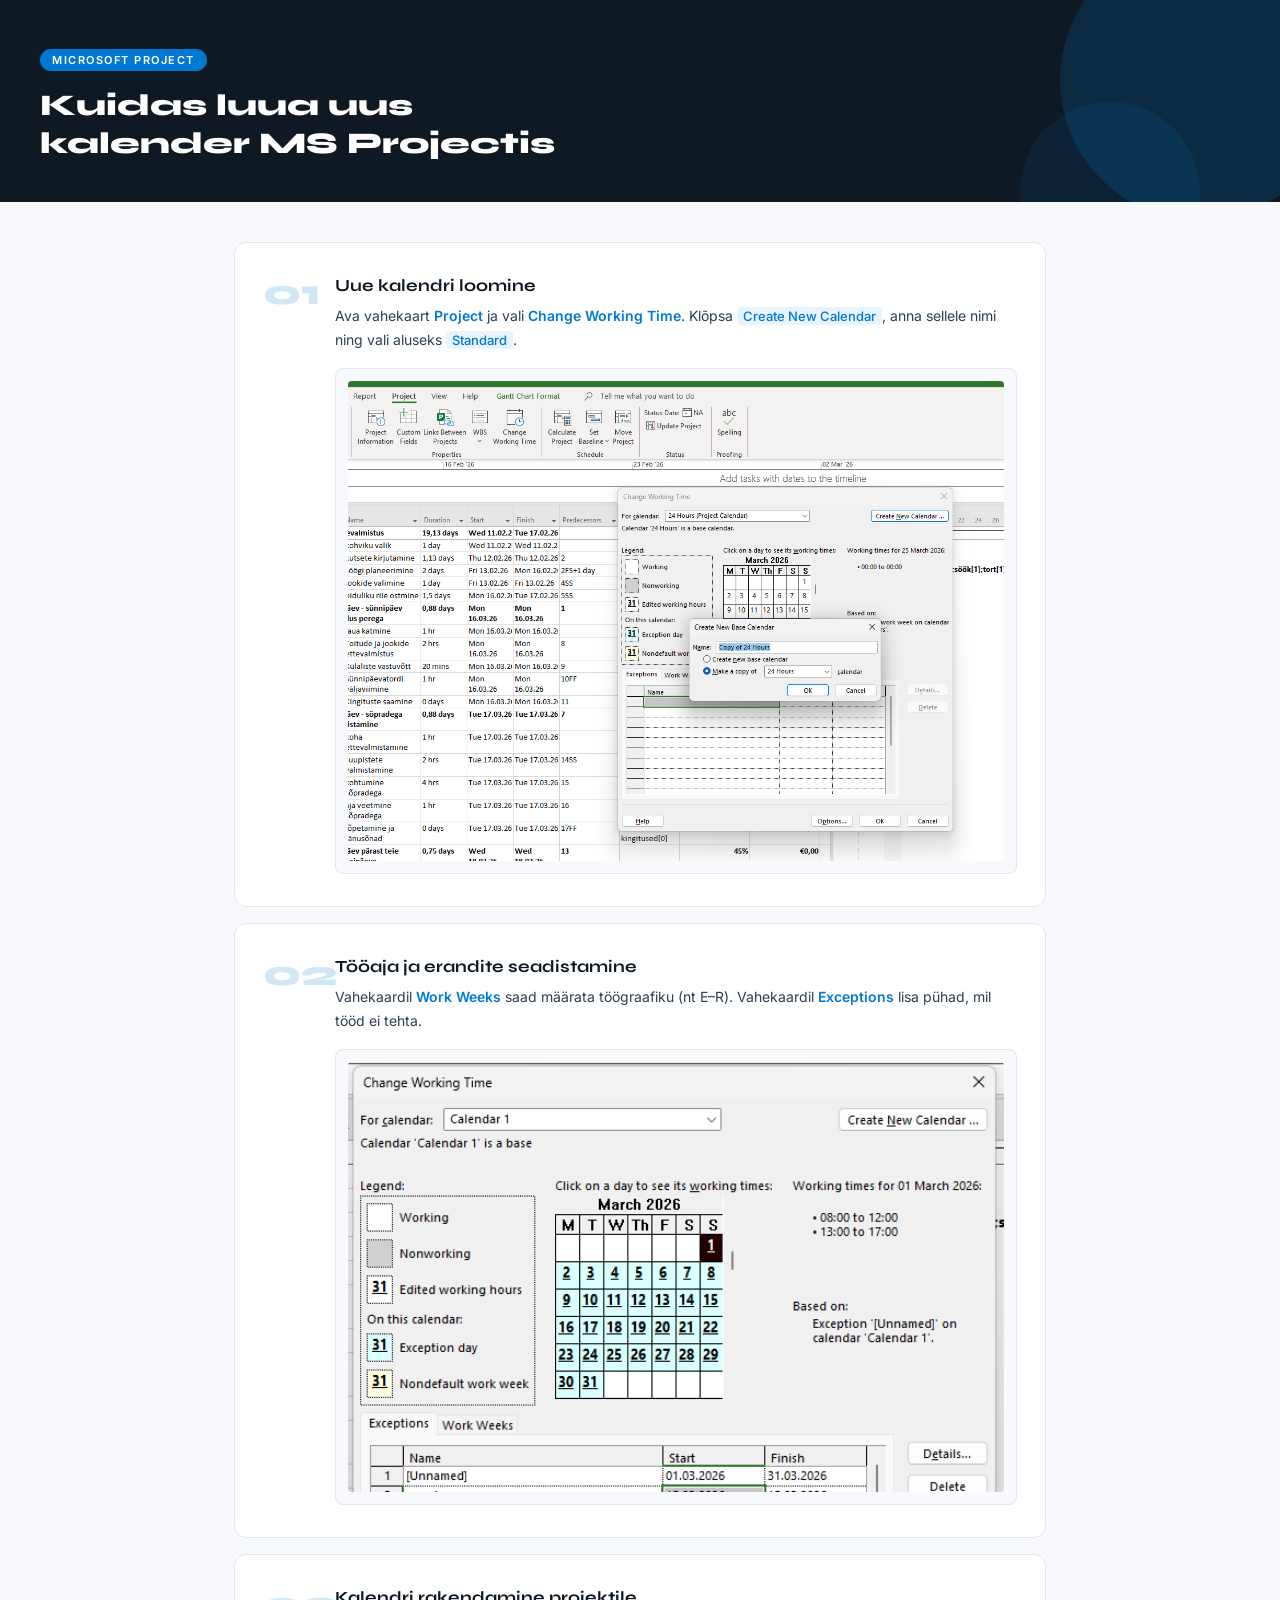
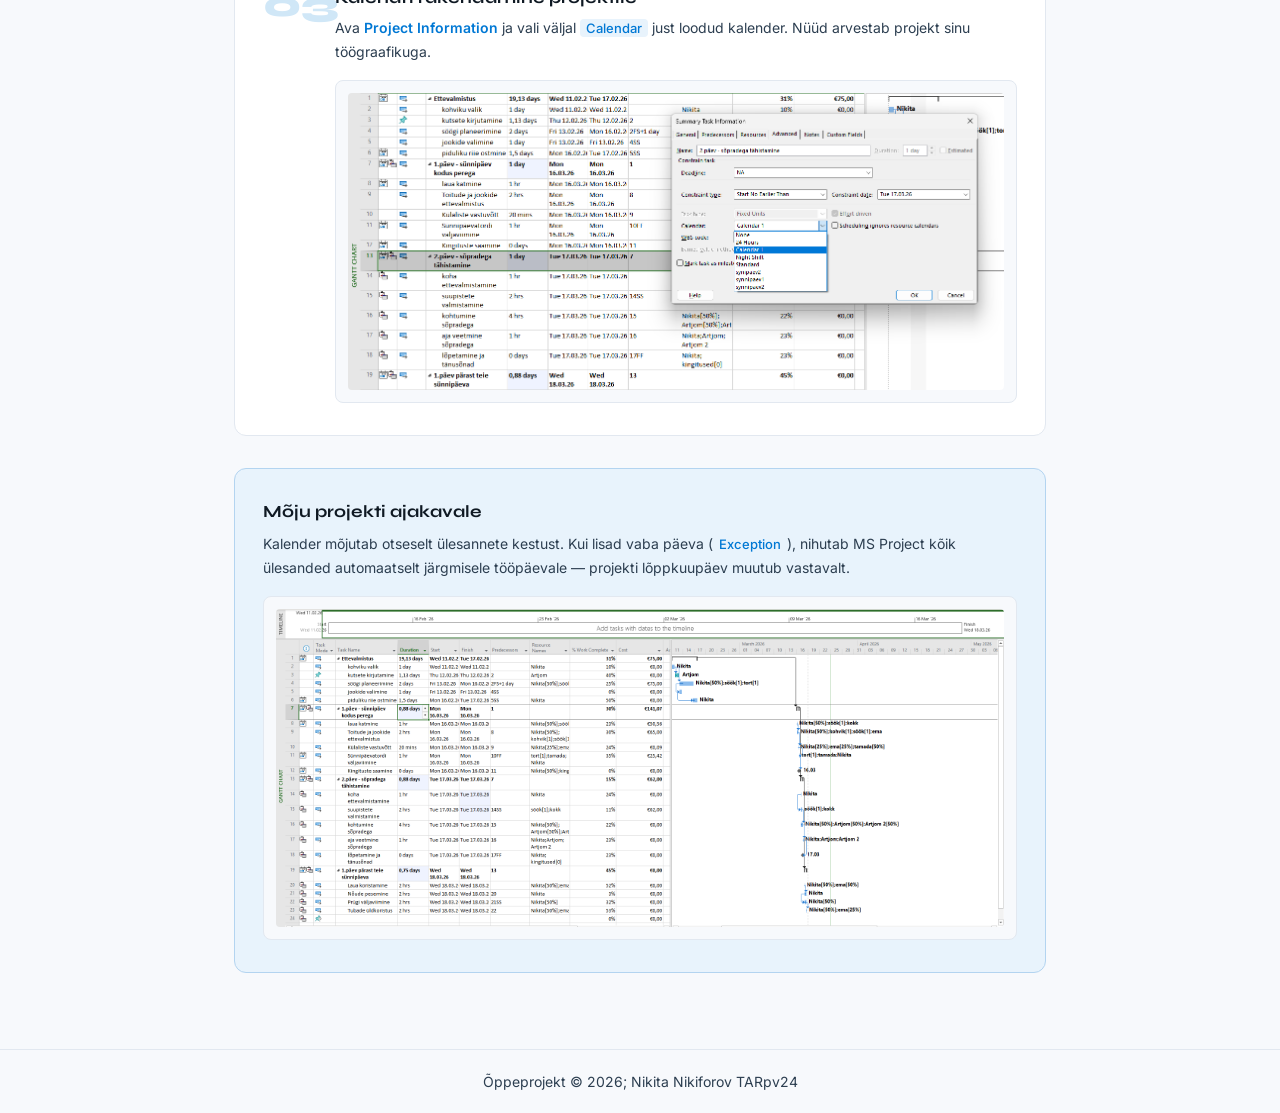
==== index.html @ a02e4f70 "Update author information in index.html" ====
<!DOCTYPE html>
<html lang="et">
<head>
    <meta charset="UTF-8">
    <meta name="viewport" content="width=device-width, initial-scale=1.0">
    <title>Juhend: Kalender MS Projectis</title>
    <link rel="stylesheet" href="style.css">
</head>
<body>

    <header>
        <div class="header-tag">Microsoft Project</div>
        <h1>Kuidas luua uus kalender MS Projectis</h1>
    </header>

    <main>

        <section>
            <div class="step-num">01</div>
            <div class="step-content">
                <h2>Uue kalendri loomine</h2>
                <p>Ava vahekaart <strong>Project</strong> ja vali <strong>Change Working Time</strong>. Klõpsa <em>Create New Calendar</em>, anna sellele nimi ning vali aluseks <em>Standard</em>.</p>
                <div class="img-box"><img src="img/img1.png" alt="Kalendri loomine"></div>
            </div>
        </section>

        <section>
            <div class="step-num">02</div>
            <div class="step-content">
                <h2>Tööaja ja erandite seadistamine</h2>
                <p>Vahekaardil <strong>Work Weeks</strong> saad määrata töögraafiku (nt E–R). Vahekaardil <strong>Exceptions</strong> lisa pühad, mil tööd ei tehta.</p>
                <div class="img-box"><img src="img/img2.png" alt="Tööaja seadistamine"></div>
            </div>
        </section>

        <section>
            <div class="step-num">03</div>
            <div class="step-content">
                <h2>Kalendri rakendamine projektile</h2>
                <p>Ava <strong>Project Information</strong> ja vali väljal <em>Calendar</em> just loodud kalender. Nüüd arvestab projekt sinu töögraafikuga.</p>
                <div class="img-box"><img src="img/img3.png" alt="Kalendri rakendamine"></div>
            </div>
        </section>

        <section class="summary">
            <h2>Mõju projekti ajakavale</h2>
            <p>Kalender mõjutab otseselt ülesannete kestust. Kui lisad vaba päeva (<em>Exception</em>), nihutab MS Project kõik ülesanded automaatselt järgmisele tööpäevale — projekti lõppkuupäev muutub vastavalt.</p>
            <div class="img-box"><img src="img/img4.png" alt="Kalendri rakendamine"></div>
        </section>

    </main>

    <footer>
        <p>Õppeprojekt &copy; 2026; Nikita Nikiforov TARpv24</p>
    </footer>

</body>
</html>
---- style.css ----
@import url('https://fonts.googleapis.com/css2?family=Inter:wght@400;500;600&family=Syne:wght@700;800&display=swap');

:root {
    --blue: #0078d4;
    --blue-light: #e8f3fc;
    --dark: #0f1923;
    --text: #2c3e50;
    --muted: #7f8c9a;
    --border: #e2e8f0;
    --bg: #f7f9fc;
}

* {
    box-sizing: border-box;
    margin: 0;
    padding: 0;
}

body {
    font-family: 'Inter', sans-serif;
    background: var(--bg);
    color: var(--text);
    min-height: 100vh;
}

/* HEADER */
header {
    background: var(--dark);
    color: #fff;
    padding: 48px 40px 40px;
    position: relative;
    overflow: hidden;
}

header::before {
    content: '';
    position: absolute;
    top: -60px;
    right: -60px;
    width: 280px;
    height: 280px;
    border-radius: 50%;
    background: rgba(0, 120, 212, 0.18);
}

header::after {
    content: '';
    position: absolute;
    bottom: -80px;
    right: 80px;
    width: 180px;
    height: 180px;
    border-radius: 50%;
    background: rgba(0, 120, 212, 0.1);
}

.header-tag {
    display: inline-block;
    background: var(--blue);
    color: #fff;
    font-size: 11px;
    font-weight: 600;
    letter-spacing: 1.5px;
    text-transform: uppercase;
    padding: 4px 12px;
    border-radius: 20px;
    margin-bottom: 16px;
}

header h1 {
    font-family: 'Syne', sans-serif;
    font-size: 30px;
    font-weight: 800;
    line-height: 1.25;
    max-width: 540px;
    position: relative;
    z-index: 1;
}

.author {
    margin-top: 14px;
    font-size: 13px;
    color: rgba(255,255,255,0.45);
    position: relative;
    z-index: 1;
}

/* MAIN */
main {
    max-width: 860px;
    margin: 0 auto;
    padding: 40px 24px 60px;
}

/* STEP SECTIONS */
section {
    display: flex;
    gap: 20px;
    align-items: flex-start;
    background: #fff;
    border: 1px solid var(--border);
    border-radius: 12px;
    padding: 32px 28px;
    margin-bottom: 16px;
    transition: box-shadow 0.2s, border-color 0.2s;
}

section:hover {
    box-shadow: 0 4px 20px rgba(0,0,0,0.07);
    border-color: #c8dff5;
}

section.summary {
    display: block;
    background: var(--blue-light);
    border-color: #b3d4f0;
    margin-top: 32px;
}

.step-num {
    font-family: 'Syne', sans-serif;
    font-size: 36px;
    font-weight: 800;
    color: #d0e7f7;
    line-height: 1;
    flex-shrink: 0;
    width: 52px;
    user-select: none;
}

.step-content {
    flex: 1;
}

h2 {
    font-family: 'Syne', sans-serif;
    font-size: 17px;
    font-weight: 700;
    color: var(--dark);
    margin-bottom: 8px;
}

p {
    font-size: 14px;
    line-height: 1.7;
    color: var(--text);
}

strong {
    color: var(--blue);
    font-weight: 600;
}

em {
    font-style: normal;
    background: var(--blue-light);
    color: var(--blue);
    padding: 1px 6px;
    border-radius: 4px;
    font-size: 13px;
    font-weight: 500;
}

.img-box {
    margin-top: 16px;
    background: var(--bg);
    border: 1px solid var(--border);
    border-radius: 8px;
    padding: 12px;
    width: 100%;
}

.img-box img {
    display: block;
    width: 100%;
    height: auto;
    border-radius: 4px;
}

/* SUMMARY */
.summary h2 {
    margin-bottom: 10px;
}

/* FOOTER */
footer {
    text-align: center;
    padding: 20px;
    font-size: 12px;
    color: var(--muted);
    border-top: 1px solid var(--border);
}
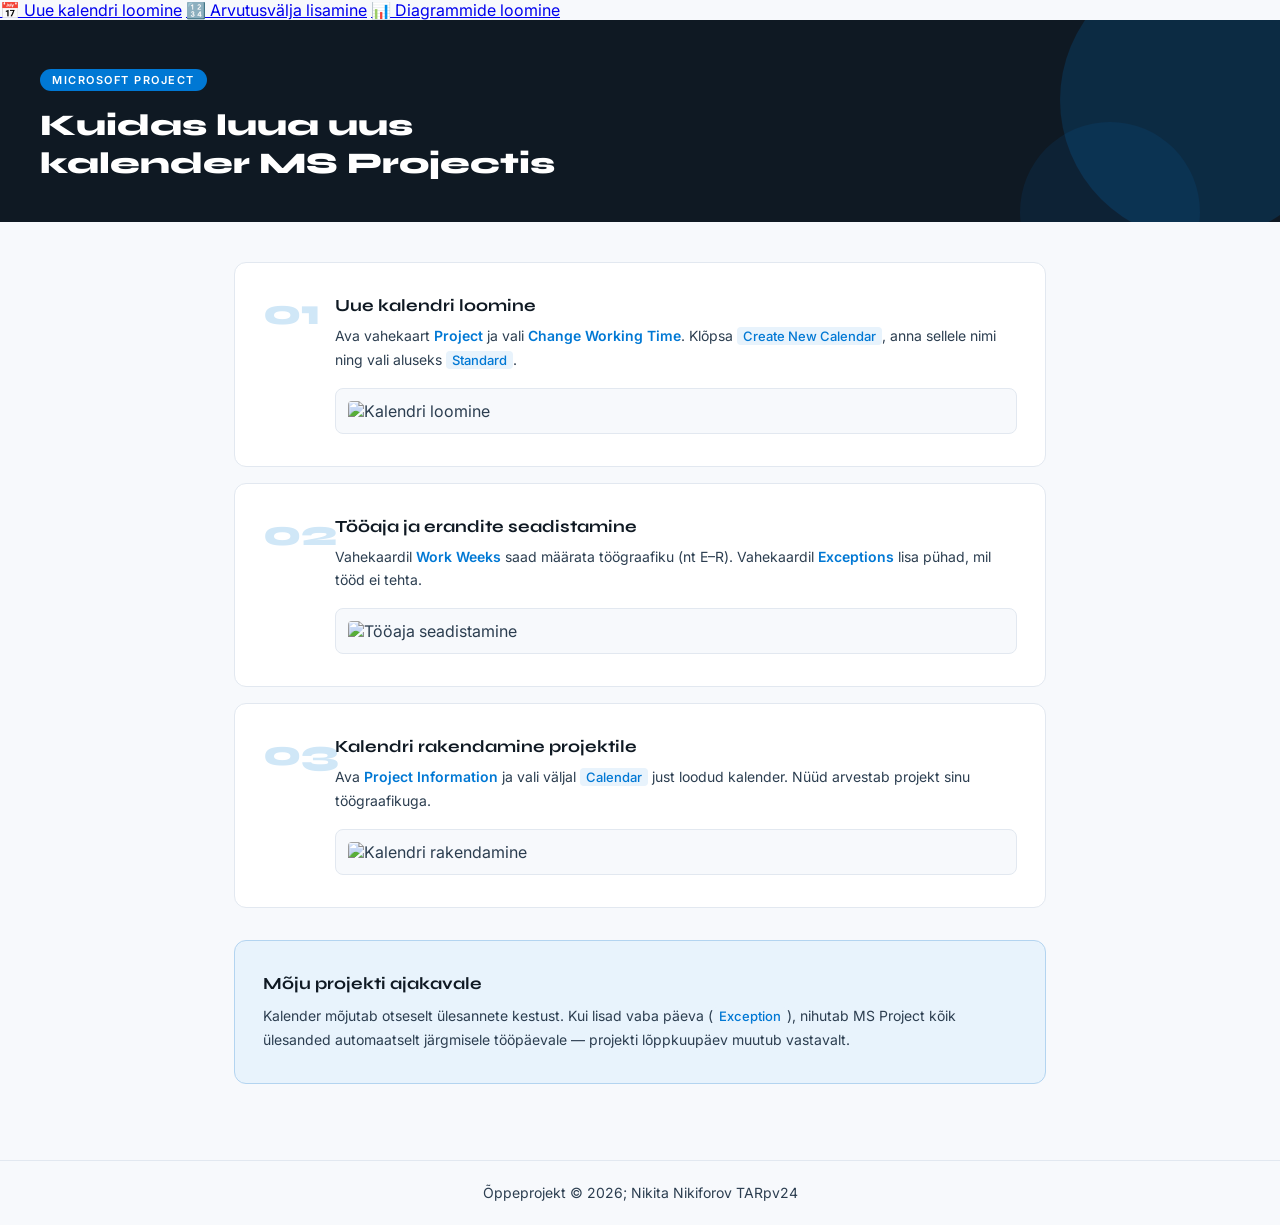
==== commit 8b7b79de: "Update title and restructure sections in index.html" ====
--- a/index.html
+++ b/index.html
@@ -3,52 +3,57 @@
 <head>
     <meta charset="UTF-8">
     <meta name="viewport" content="width=device-width, initial-scale=1.0">
-    <title>Juhend: Kalender MS Projectis</title>
+    <title>Kalender – MS Project juhend</title>
     <link rel="stylesheet" href="style.css">
 </head>
 <body>
 
-    <header>
-        <div class="header-tag">Microsoft Project</div>
-        <h1>Kuidas luua uus kalender MS Projectis</h1>
-    </header>
+<nav>
+    <a href="index.html" class="active">📅 Uue kalendri loomine</a>
+    <a href="valem.html">🔢 Arvutusvälja lisamine</a>
+    <a href="diagramm.html">📊 Diagrammide loomine</a>
+</nav>
 
-    <main>
+<header>
+    <div class="header-tag">Microsoft Project</div>
+    <h1>Kuidas luua uus kalender MS Projectis</h1>
+</header>
 
-        <section>
-            <div class="step-num">01</div>
-            <div class="step-content">
-                <h2>Uue kalendri loomine</h2>
-                <p>Ava vahekaart <strong>Project</strong> ja vali <strong>Change Working Time</strong>. Klõpsa <em>Create New Calendar</em>, anna sellele nimi ning vali aluseks <em>Standard</em>.</p>
-                <div class="img-box"><img src="img/img1.png" alt="Kalendri loomine"></div>
-            </div>
-        </section>
+<main>
 
-        <section>
-            <div class="step-num">02</div>
-            <div class="step-content">
-                <h2>Tööaja ja erandite seadistamine</h2>
-                <p>Vahekaardil <strong>Work Weeks</strong> saad määrata töögraafiku (nt E–R). Vahekaardil <strong>Exceptions</strong> lisa pühad, mil tööd ei tehta.</p>
-                <div class="img-box"><img src="img/img2.png" alt="Tööaja seadistamine"></div>
-            </div>
-        </section>
+    <section>
+        <div class="step-num">01</div>
+        <div class="step-content">
+            <h2>Uue kalendri loomine</h2>
+            <p>Ava vahekaart <strong>Project</strong> ja vali <strong>Change Working Time</strong>. Klõpsa <em>Create New Calendar</em>, anna sellele nimi ning vali aluseks <em>Standard</em>.</p>
+            <div class="img-box"><img src="img1.png" alt="Kalendri loomine"></div>
+        </div>
+    </section>
 
-        <section>
-            <div class="step-num">03</div>
-            <div class="step-content">
-                <h2>Kalendri rakendamine projektile</h2>
-                <p>Ava <strong>Project Information</strong> ja vali väljal <em>Calendar</em> just loodud kalender. Nüüd arvestab projekt sinu töögraafikuga.</p>
-                <div class="img-box"><img src="img/img3.png" alt="Kalendri rakendamine"></div>
-            </div>
-        </section>
+    <section>
+        <div class="step-num">02</div>
+        <div class="step-content">
+            <h2>Tööaja ja erandite seadistamine</h2>
+            <p>Vahekaardil <strong>Work Weeks</strong> saad määrata töögraafiku (nt E–R). Vahekaardil <strong>Exceptions</strong> lisa pühad, mil tööd ei tehta.</p>
+            <div class="img-box"><img src="img2.png" alt="Tööaja seadistamine"></div>
+        </div>
+    </section>
 
-        <section class="summary">
-            <h2>Mõju projekti ajakavale</h2>
-            <p>Kalender mõjutab otseselt ülesannete kestust. Kui lisad vaba päeva (<em>Exception</em>), nihutab MS Project kõik ülesanded automaatselt järgmisele tööpäevale — projekti lõppkuupäev muutub vastavalt.</p>
-            <div class="img-box"><img src="img/img4.png" alt="Kalendri rakendamine"></div>
-        </section>
+    <section>
+        <div class="step-num">03</div>
+        <div class="step-content">
+            <h2>Kalendri rakendamine projektile</h2>
+            <p>Ava <strong>Project Information</strong> ja vali väljal <em>Calendar</em> just loodud kalender. Nüüd arvestab projekt sinu töögraafikuga.</p>
+            <div class="img-box"><img src="img3.png" alt="Kalendri rakendamine"></div>
+        </div>
+    </section>
 
-    </main>
+    <section class="summary">
+        <h2>Mõju projekti ajakavale</h2>
+        <p>Kalender mõjutab otseselt ülesannete kestust. Kui lisad vaba päeva (<em>Exception</em>), nihutab MS Project kõik ülesanded automaatselt järgmisele tööpäevale — projekti lõppkuupäev muutub vastavalt.</p>
+    </section>
+
+</main>
 
     <footer>
         <p>Õppeprojekt &copy; 2026; Nikita Nikiforov TARpv24</p>
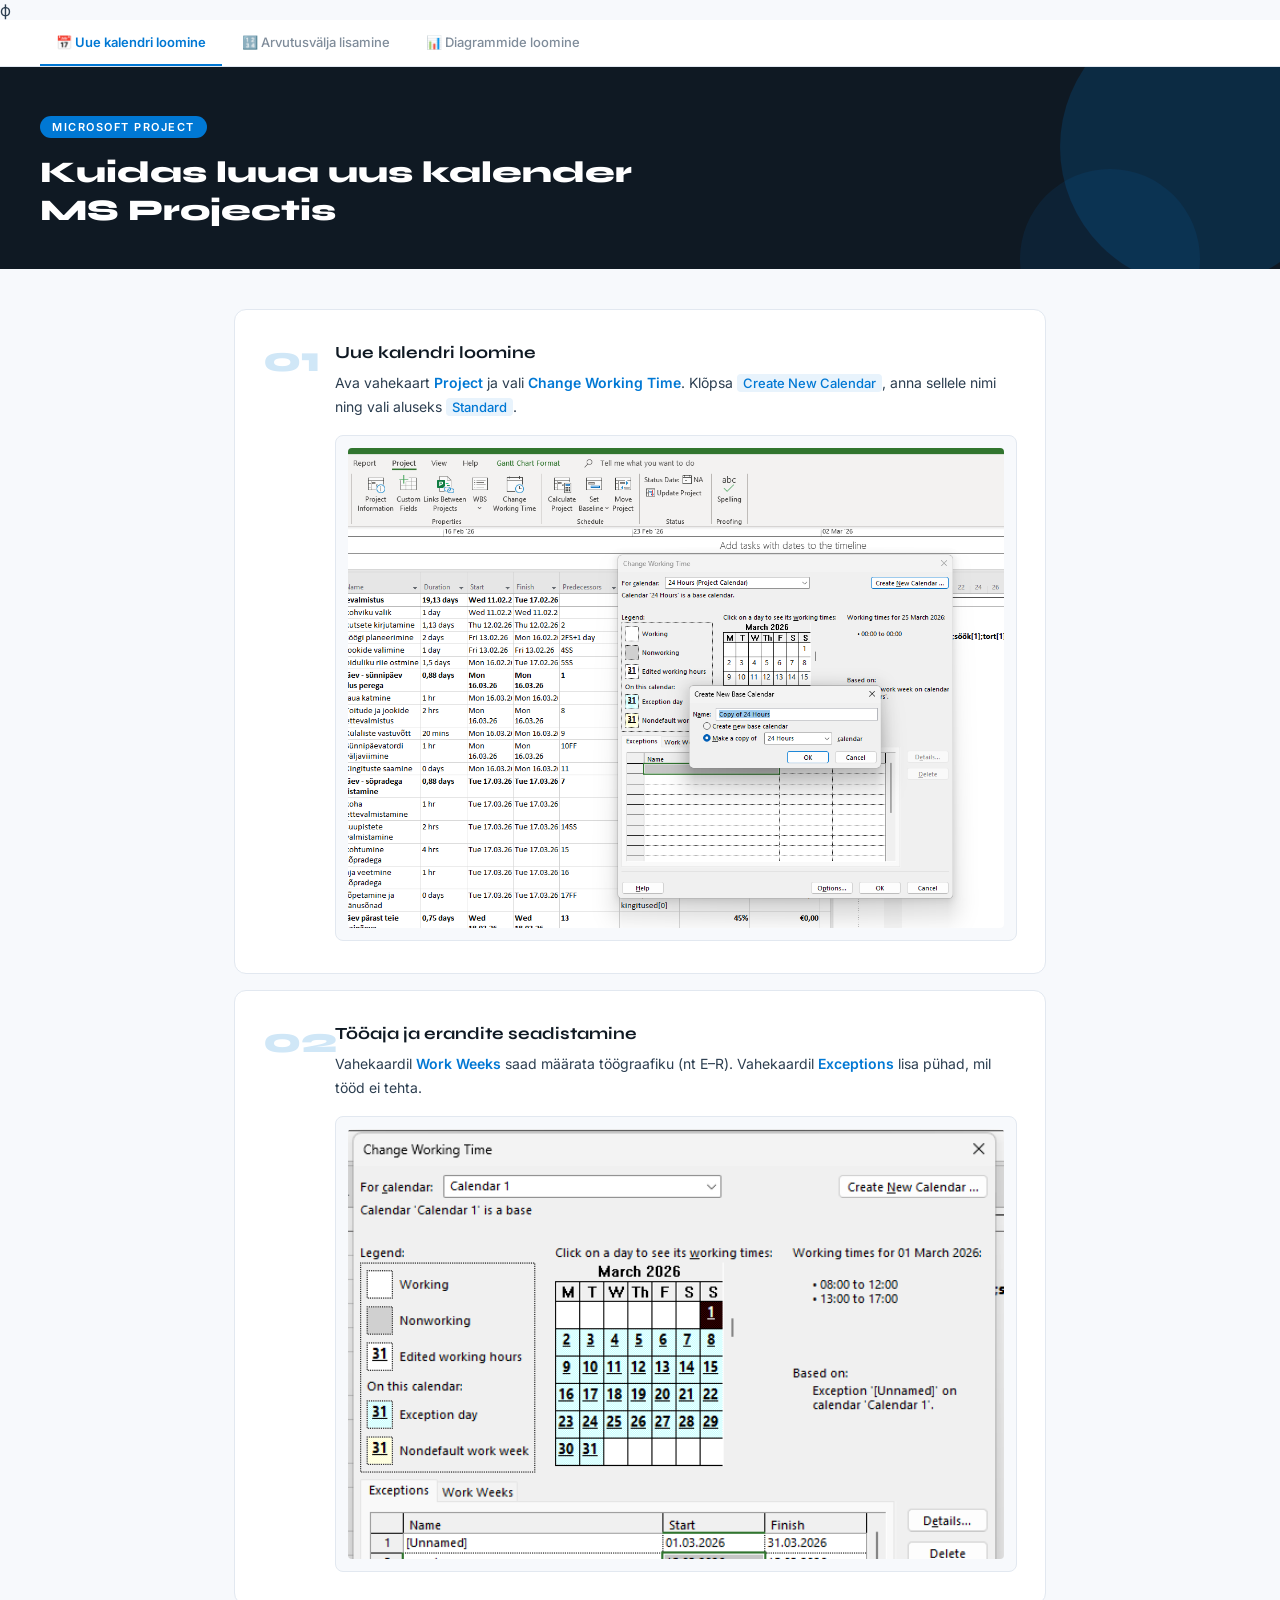
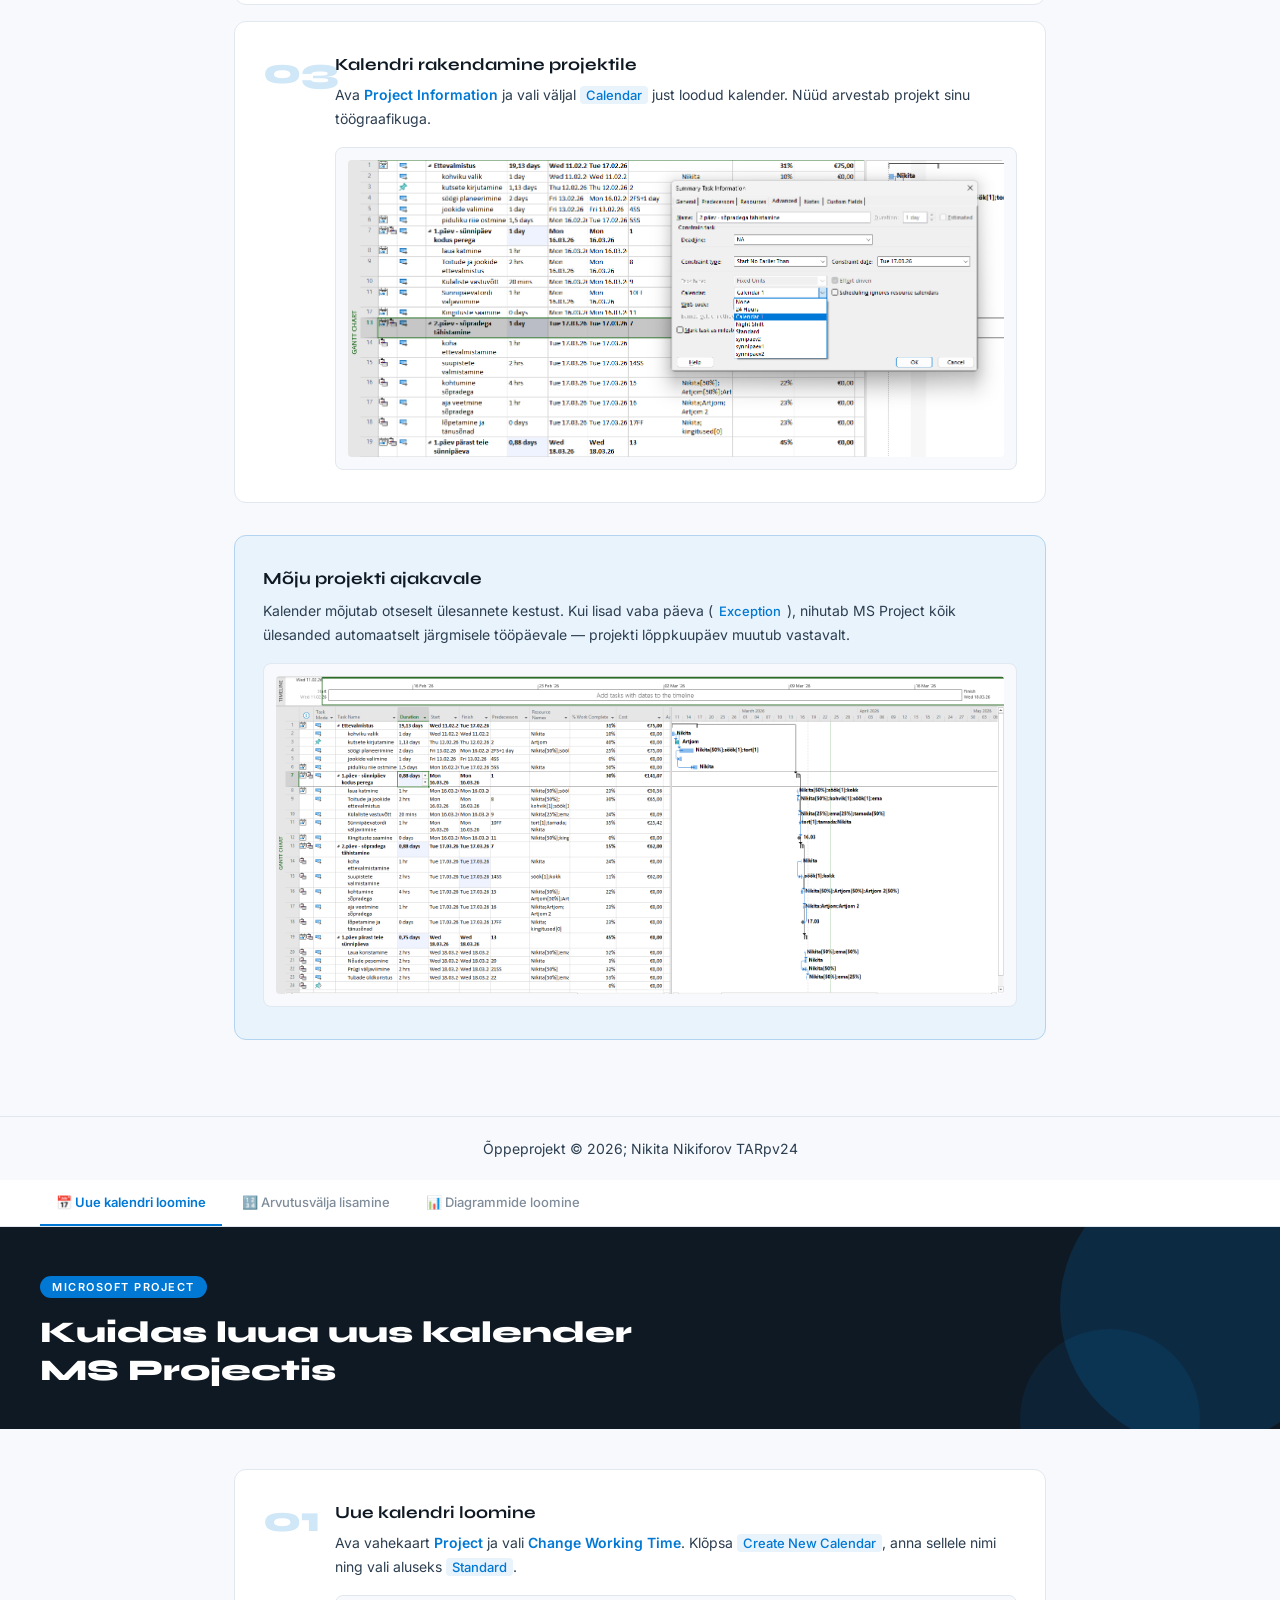
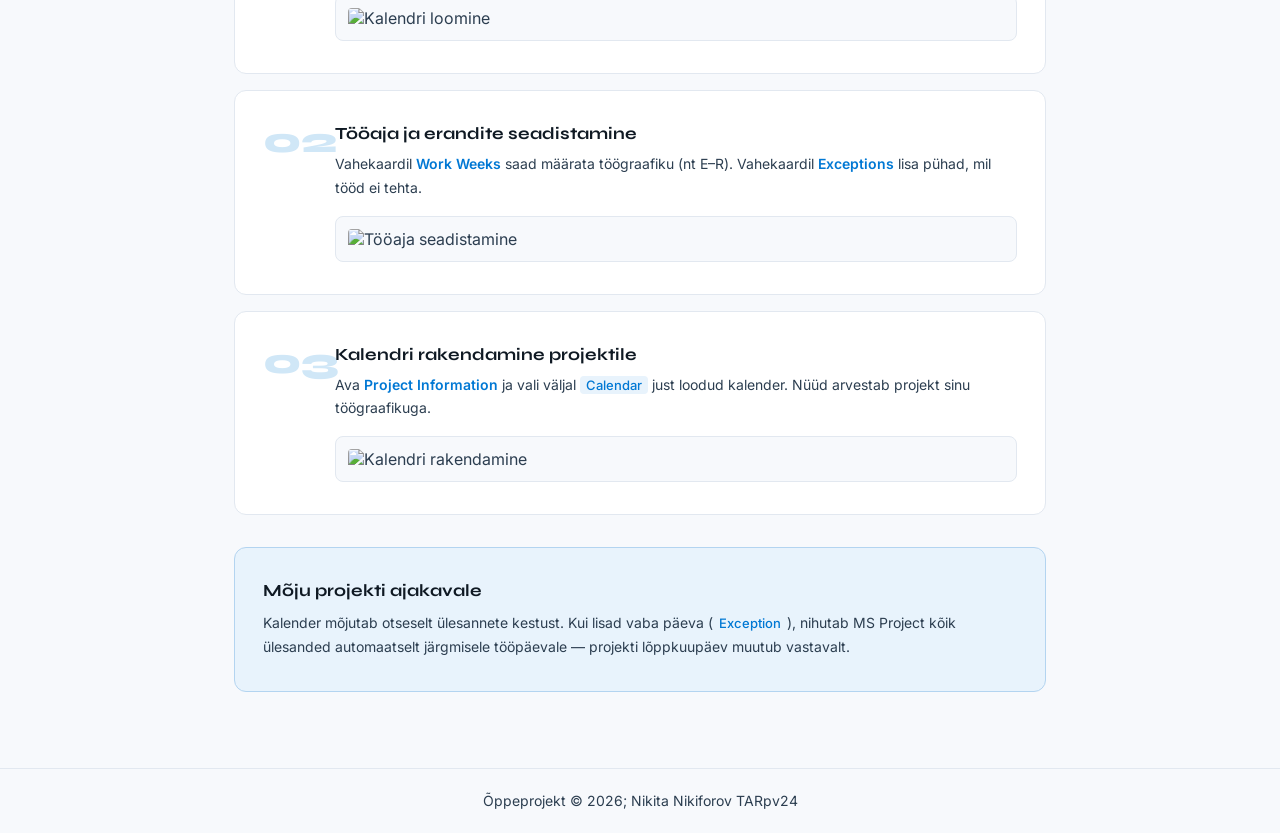
==== commit fb7d4392: "Update index.html with calendar creation steps Added new sections for calendar creation steps and up" ====
--- a/index.html
+++ b/index.html
@@ -7,6 +7,70 @@
     <link rel="stylesheet" href="style.css">
 </head>
 <body>
+ф<!DOCTYPE html>
+<html lang="et">
+<head>
+    <meta charset="UTF-8">
+    <meta name="viewport" content="width=device-width, initial-scale=1.0">
+    <title>Kalender – MS Project juhend</title>
+    <link rel="stylesheet" href="style.css">
+</head>
+<body>
+
+<nav>
+    <a href="index.html" class="active">📅 Uue kalendri loomine</a>
+    <a href="valem.html">🔢 Arvutusvälja lisamine</a>
+    <a href="diagramm.html">📊 Diagrammide loomine</a>
+</nav>
+
+<header>
+    <div class="header-tag">Microsoft Project</div>
+    <h1>Kuidas luua uus kalender MS Projectis</h1>
+</header>
+
+<main>
+
+    <section>
+        <div class="step-num">01</div>
+        <div class="step-content">
+            <h2>Uue kalendri loomine</h2>
+            <p>Ava vahekaart <strong>Project</strong> ja vali <strong>Change Working Time</strong>. Klõpsa <em>Create New Calendar</em>, anna sellele nimi ning vali aluseks <em>Standard</em>.</p>
+            <div class="img-box"><img src="img/img1.png" alt="Kalendri loomine"></div>
+        </div>
+    </section>
+
+    <section>
+        <div class="step-num">02</div>
+        <div class="step-content">
+            <h2>Tööaja ja erandite seadistamine</h2>
+            <p>Vahekaardil <strong>Work Weeks</strong> saad määrata töögraafiku (nt E–R). Vahekaardil <strong>Exceptions</strong> lisa pühad, mil tööd ei tehta.</p>
+            <div class="img-box"><img src="img/img2.png" alt="Tööaja seadistamine"></div>
+        </div>
+    </section>
+
+    <section>
+        <div class="step-num">03</div>
+        <div class="step-content">
+            <h2>Kalendri rakendamine projektile</h2>
+            <p>Ava <strong>Project Information</strong> ja vali väljal <em>Calendar</em> just loodud kalender. Nüüd arvestab projekt sinu töögraafikuga.</p>
+            <div class="img-box"><img src="img/img3.png" alt="Kalendri rakendamine"></div>
+        </div>
+    </section>
+
+    <section class="summary">
+        <h2>Mõju projekti ajakavale</h2>
+        <p>Kalender mõjutab otseselt ülesannete kestust. Kui lisad vaba päeva (<em>Exception</em>), nihutab MS Project kõik ülesanded automaatselt järgmisele tööpäevale — projekti lõppkuupäev muutub vastavalt.</p>
+        <div class="img-box"><img src="img/img4.png" alt="Kalendri rakendamine"></div>
+    </section>
+
+</main>
+
+    <footer>
+        <p>Õppeprojekt &copy; 2026; Nikita Nikiforov TARpv24</p>
+    </footer>
+
+</body>
+</html>
 
 <nav>
     <a href="index.html" class="active">📅 Uue kalendri loomine</a>
--- a/style.css
+++ b/style.css
@@ -23,7 +23,39 @@
     min-height: 100vh;
 }
 
-/* HEADER */
+/* ── NAV ── */
+nav {
+    background: #fff;
+    border-bottom: 1px solid var(--border);
+    padding: 0 40px;
+    display: flex;
+    align-items: center;
+    gap: 4px;
+}
+
+nav a {
+    display: inline-block;
+    padding: 14px 16px;
+    font-size: 13px;
+    font-weight: 500;
+    color: var(--muted);
+    text-decoration: none;
+    border-bottom: 2px solid transparent;
+    transition: color 0.15s, border-color 0.15s;
+    white-space: nowrap;
+}
+
+nav a:hover {
+    color: var(--blue);
+}
+
+nav a.active {
+    color: var(--blue);
+    border-bottom-color: var(--blue);
+    font-weight: 600;
+}
+
+/* ── HEADER ── */
 header {
     background: var(--dark);
     color: #fff;
@@ -72,7 +104,7 @@
     font-size: 30px;
     font-weight: 800;
     line-height: 1.25;
-    max-width: 540px;
+    max-width: 600px;
     position: relative;
     z-index: 1;
 }
@@ -85,14 +117,14 @@
     z-index: 1;
 }
 
-/* MAIN */
+/* ── MAIN ── */
 main {
     max-width: 860px;
     margin: 0 auto;
     padding: 40px 24px 60px;
 }
 
-/* STEP SECTIONS */
+/* ── SECTIONS ── */
 section {
     display: flex;
     gap: 20px;
@@ -161,6 +193,7 @@
     font-weight: 500;
 }
 
+/* ── IMAGE BOX ── */
 .img-box {
     margin-top: 16px;
     background: var(--bg);
@@ -177,12 +210,12 @@
     border-radius: 4px;
 }
 
-/* SUMMARY */
+/* ── SUMMARY ── */
 .summary h2 {
     margin-bottom: 10px;
 }
 
-/* FOOTER */
+/* ── FOOTER ── */
 footer {
     text-align: center;
     padding: 20px;
--- a/style.css
+++ b/style.css
@@ -23,7 +23,39 @@
     min-height: 100vh;
 }
 
-/* HEADER */
+/* ── NAV ── */
+nav {
+    background: #fff;
+    border-bottom: 1px solid var(--border);
+    padding: 0 40px;
+    display: flex;
+    align-items: center;
+    gap: 4px;
+}
+
+nav a {
+    display: inline-block;
+    padding: 14px 16px;
+    font-size: 13px;
+    font-weight: 500;
+    color: var(--muted);
+    text-decoration: none;
+    border-bottom: 2px solid transparent;
+    transition: color 0.15s, border-color 0.15s;
+    white-space: nowrap;
+}
+
+nav a:hover {
+    color: var(--blue);
+}
+
+nav a.active {
+    color: var(--blue);
+    border-bottom-color: var(--blue);
+    font-weight: 600;
+}
+
+/* ── HEADER ── */
 header {
     background: var(--dark);
     color: #fff;
@@ -72,7 +104,7 @@
     font-size: 30px;
     font-weight: 800;
     line-height: 1.25;
-    max-width: 540px;
+    max-width: 600px;
     position: relative;
     z-index: 1;
 }
@@ -85,14 +117,14 @@
     z-index: 1;
 }
 
-/* MAIN */
+/* ── MAIN ── */
 main {
     max-width: 860px;
     margin: 0 auto;
     padding: 40px 24px 60px;
 }
 
-/* STEP SECTIONS */
+/* ── SECTIONS ── */
 section {
     display: flex;
     gap: 20px;
@@ -161,6 +193,7 @@
     font-weight: 500;
 }
 
+/* ── IMAGE BOX ── */
 .img-box {
     margin-top: 16px;
     background: var(--bg);
@@ -177,12 +210,12 @@
     border-radius: 4px;
 }
 
-/* SUMMARY */
+/* ── SUMMARY ── */
 .summary h2 {
     margin-bottom: 10px;
 }
 
-/* FOOTER */
+/* ── FOOTER ── */
 footer {
     text-align: center;
     padding: 20px;
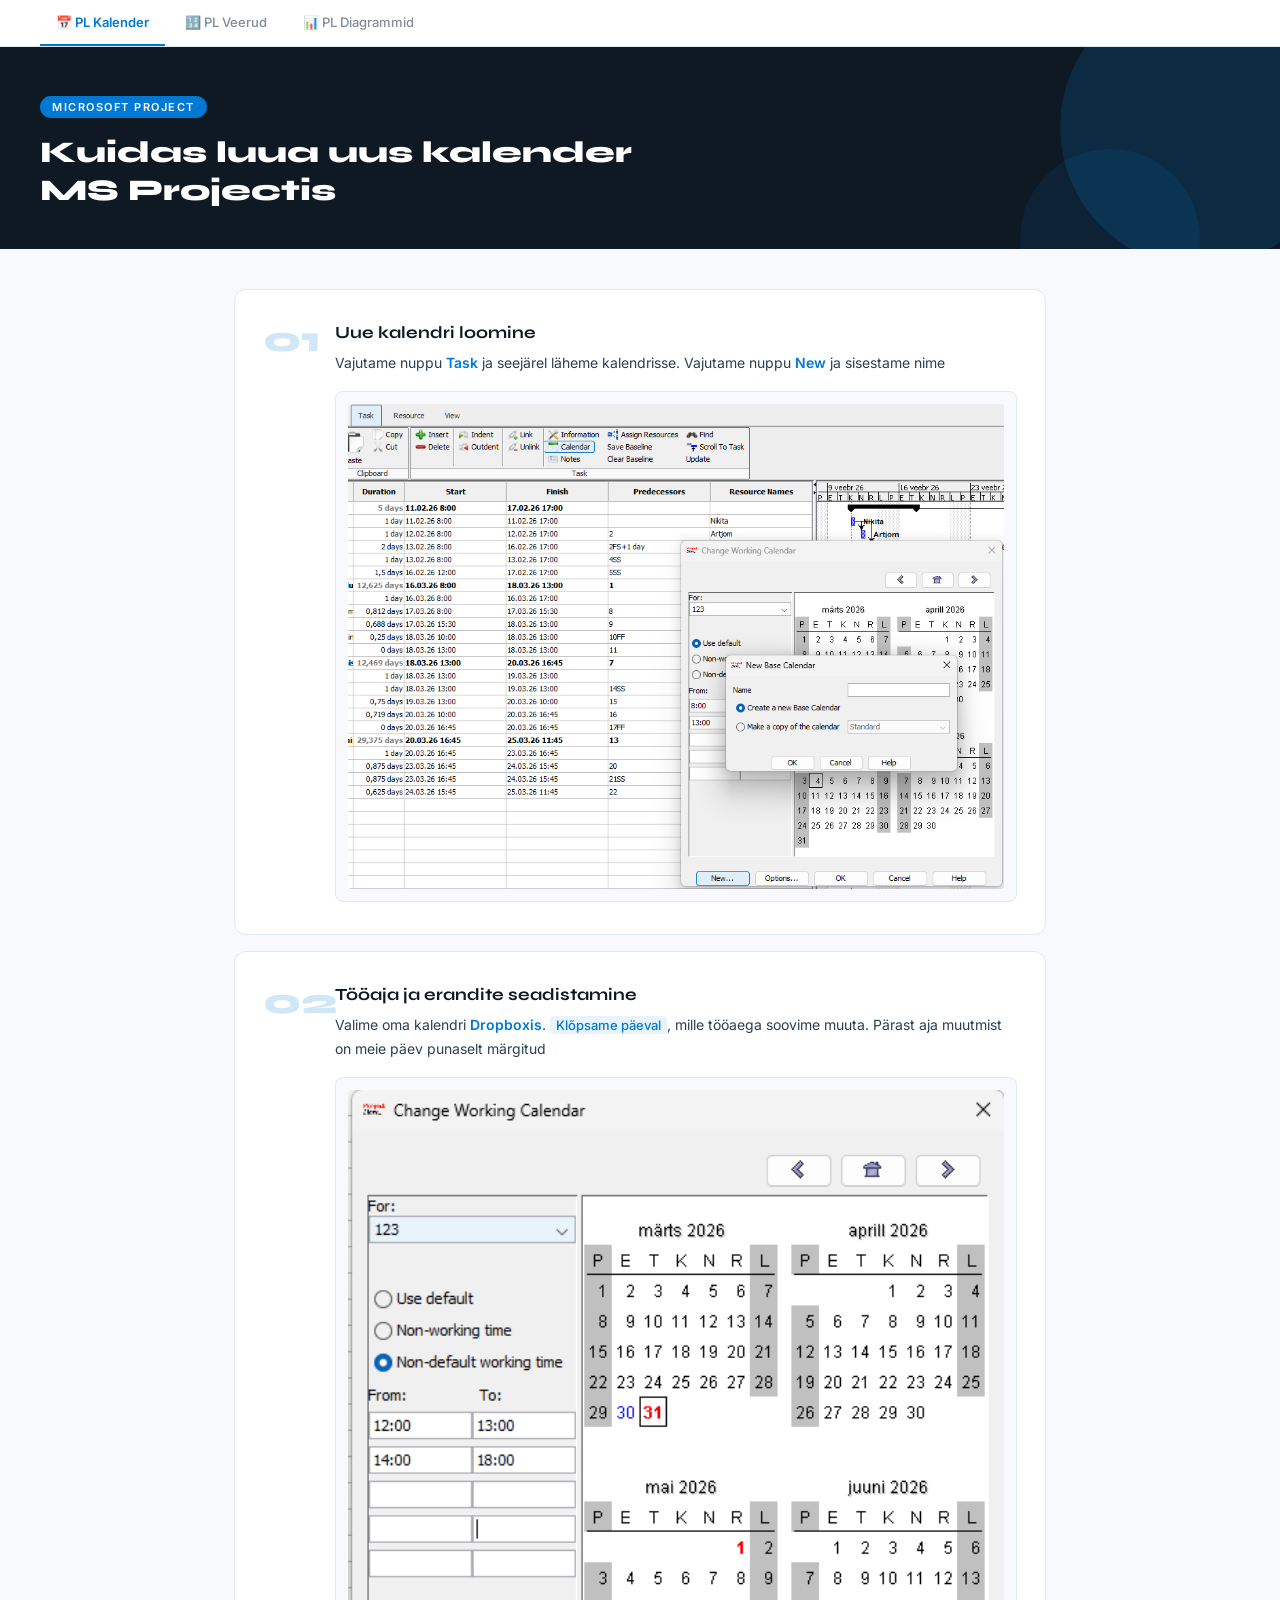
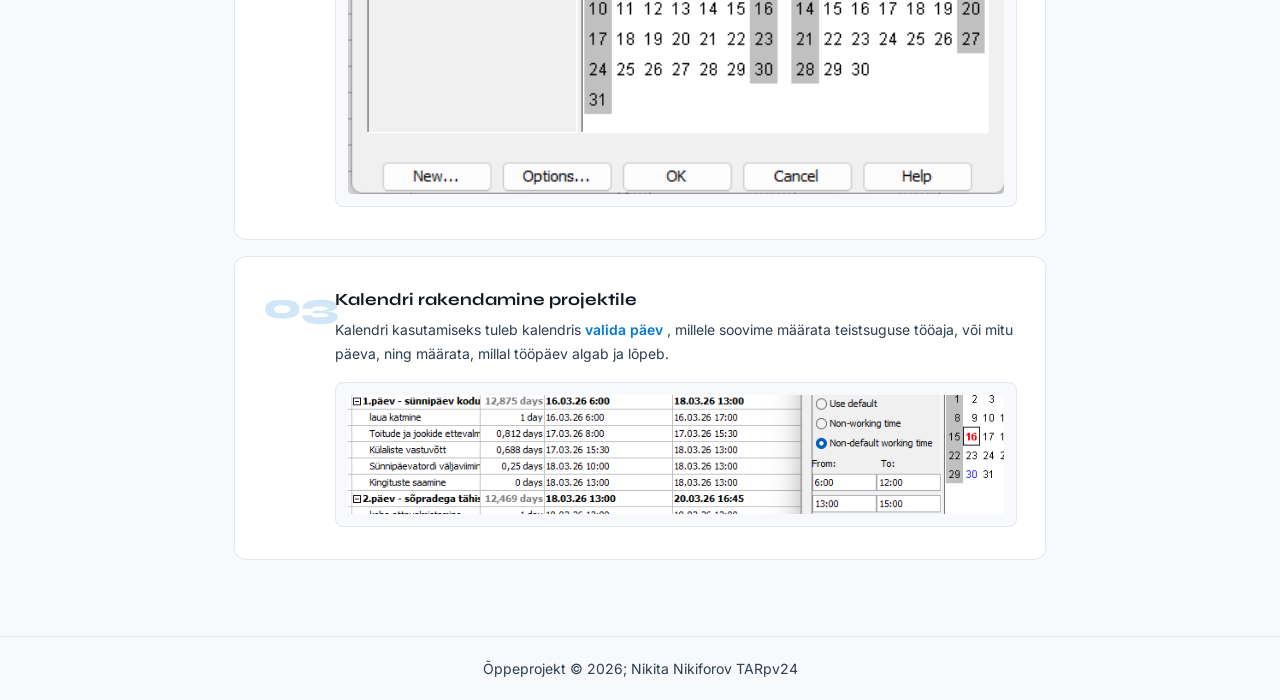
==== commit 11068130: "Add files via upload" ====
--- a/index.html
+++ b/index.html
@@ -7,7 +7,7 @@
     <link rel="stylesheet" href="style.css">
 </head>
 <body>
-ф<!DOCTYPE html>
+<!DOCTYPE html>
 <html lang="et">
 <head>
     <meta charset="UTF-8">
@@ -18,9 +18,9 @@
 <body>
 
 <nav>
-    <a href="index.html" class="active">📅 Uue kalendri loomine</a>
-    <a href="valem.html">🔢 Arvutusvälja lisamine</a>
-    <a href="diagramm.html">📊 Diagrammide loomine</a>
+    <a href="index.html" class="active">📅 PL Kalender</a>
+    <a href="valem.html">🔢 PL Veerud</a>
+    <a href="diagramm.html">📊 PL Diagrammid</a>
 </nav>
 
 <header>
@@ -34,8 +34,8 @@
         <div class="step-num">01</div>
         <div class="step-content">
             <h2>Uue kalendri loomine</h2>
-            <p>Ava vahekaart <strong>Project</strong> ja vali <strong>Change Working Time</strong>. Klõpsa <em>Create New Calendar</em>, anna sellele nimi ning vali aluseks <em>Standard</em>.</p>
-            <div class="img-box"><img src="img/img1.png" alt="Kalendri loomine"></div>
+            <p>Vajutame nuppu <strong>Task</strong> ja seejärel läheme kalendrisse. Vajutame nuppu <strong>New</strong> ja sisestame nime</p>
+            <div class="img-box"><img src="img/plimg1.png" alt="Tööaja seadistamine"></div>
         </div>
     </section>
 
@@ -43,8 +43,8 @@
         <div class="step-num">02</div>
         <div class="step-content">
             <h2>Tööaja ja erandite seadistamine</h2>
-            <p>Vahekaardil <strong>Work Weeks</strong> saad määrata töögraafiku (nt E–R). Vahekaardil <strong>Exceptions</strong> lisa pühad, mil tööd ei tehta.</p>
-            <div class="img-box"><img src="img/img2.png" alt="Tööaja seadistamine"></div>
+            <p>Valime oma kalendri <strong>Dropboxis</strong>. <em>Klõpsame päeval</em>, mille tööaega soovime muuta. Pärast aja muutmist on meie päev punaselt märgitud</p>
+            <div class="img-box"><img src="img/plimg2.png" alt="Tööaja seadistamine"></div>
         </div>
     </section>
 
@@ -52,76 +52,12 @@
         <div class="step-num">03</div>
         <div class="step-content">
             <h2>Kalendri rakendamine projektile</h2>
-            <p>Ava <strong>Project Information</strong> ja vali väljal <em>Calendar</em> just loodud kalender. Nüüd arvestab projekt sinu töögraafikuga.</p>
-            <div class="img-box"><img src="img/img3.png" alt="Kalendri rakendamine"></div>
+            <p>Kalendri kasutamiseks tuleb kalendris <strong> valida päev </strong>, millele soovime määrata teistsuguse tööaja, või mitu päeva, ning määrata, millal tööpäev algab ja lõpeb.</p>
+            <div class="img-box"><img src="img/plimg3.png" alt="Kalendri rakendamine"></div>
         </div>
     </section>
-
-    <section class="summary">
-        <h2>Mõju projekti ajakavale</h2>
-        <p>Kalender mõjutab otseselt ülesannete kestust. Kui lisad vaba päeva (<em>Exception</em>), nihutab MS Project kõik ülesanded automaatselt järgmisele tööpäevale — projekti lõppkuupäev muutub vastavalt.</p>
-        <div class="img-box"><img src="img/img4.png" alt="Kalendri rakendamine"></div>
-    </section>
-
 </main>
 
     <footer>
         <p>Õppeprojekt &copy; 2026; Nikita Nikiforov TARpv24</p>
-    </footer>
-
-</body>
-</html>
-
-<nav>
-    <a href="index.html" class="active">📅 Uue kalendri loomine</a>
-    <a href="valem.html">🔢 Arvutusvälja lisamine</a>
-    <a href="diagramm.html">📊 Diagrammide loomine</a>
-</nav>
-
-<header>
-    <div class="header-tag">Microsoft Project</div>
-    <h1>Kuidas luua uus kalender MS Projectis</h1>
-</header>
-
-<main>
-
-    <section>
-        <div class="step-num">01</div>
-        <div class="step-content">
-            <h2>Uue kalendri loomine</h2>
-            <p>Ava vahekaart <strong>Project</strong> ja vali <strong>Change Working Time</strong>. Klõpsa <em>Create New Calendar</em>, anna sellele nimi ning vali aluseks <em>Standard</em>.</p>
-            <div class="img-box"><img src="img1.png" alt="Kalendri loomine"></div>
-        </div>
-    </section>
-
-    <section>
-        <div class="step-num">02</div>
-        <div class="step-content">
-            <h2>Tööaja ja erandite seadistamine</h2>
-            <p>Vahekaardil <strong>Work Weeks</strong> saad määrata töögraafiku (nt E–R). Vahekaardil <strong>Exceptions</strong> lisa pühad, mil tööd ei tehta.</p>
-            <div class="img-box"><img src="img2.png" alt="Tööaja seadistamine"></div>
-        </div>
-    </section>
-
-    <section>
-        <div class="step-num">03</div>
-        <div class="step-content">
-            <h2>Kalendri rakendamine projektile</h2>
-            <p>Ava <strong>Project Information</strong> ja vali väljal <em>Calendar</em> just loodud kalender. Nüüd arvestab projekt sinu töögraafikuga.</p>
-            <div class="img-box"><img src="img3.png" alt="Kalendri rakendamine"></div>
-        </div>
-    </section>
-
-    <section class="summary">
-        <h2>Mõju projekti ajakavale</h2>
-        <p>Kalender mõjutab otseselt ülesannete kestust. Kui lisad vaba päeva (<em>Exception</em>), nihutab MS Project kõik ülesanded automaatselt järgmisele tööpäevale — projekti lõppkuupäev muutub vastavalt.</p>
-    </section>
-
-</main>
-
-    <footer>
-        <p>Õppeprojekt &copy; 2026; Nikita Nikiforov TARpv24</p>
-    </footer>
-
-</body>
-</html>
+    </footer>
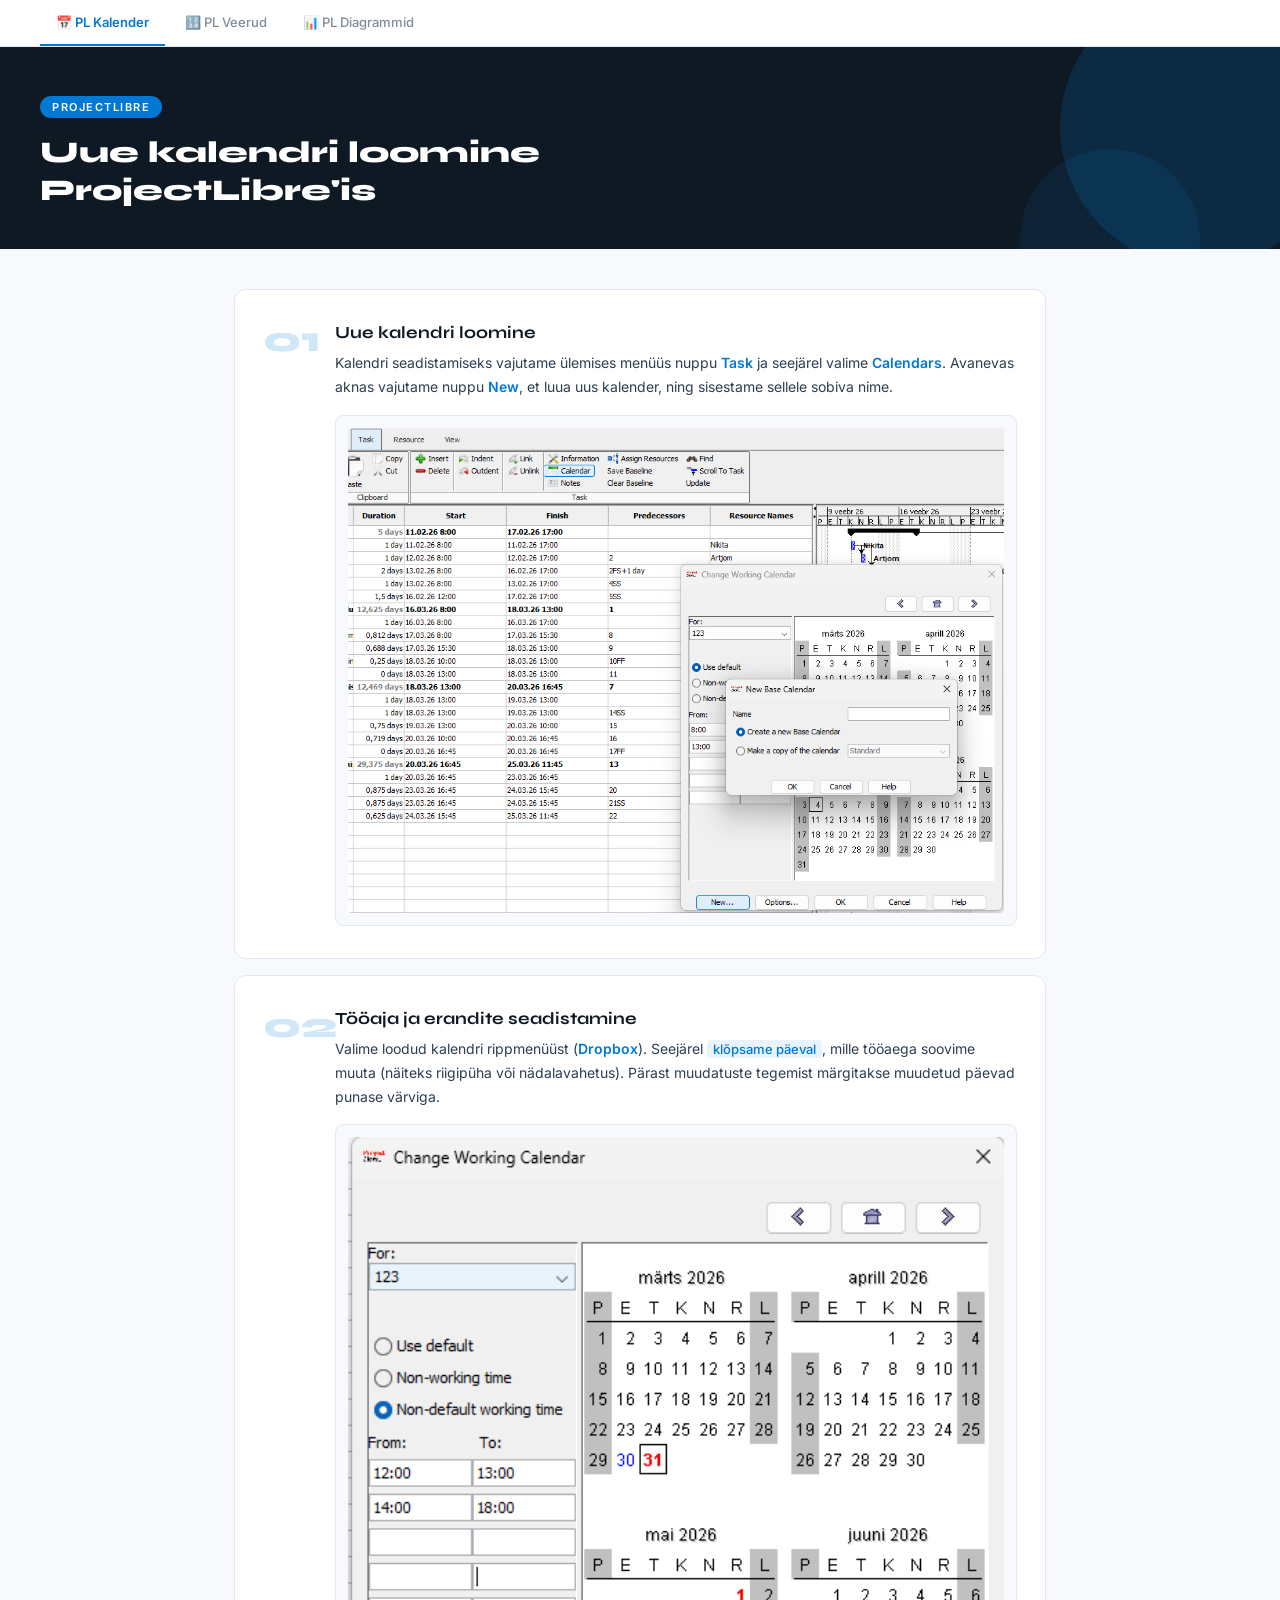
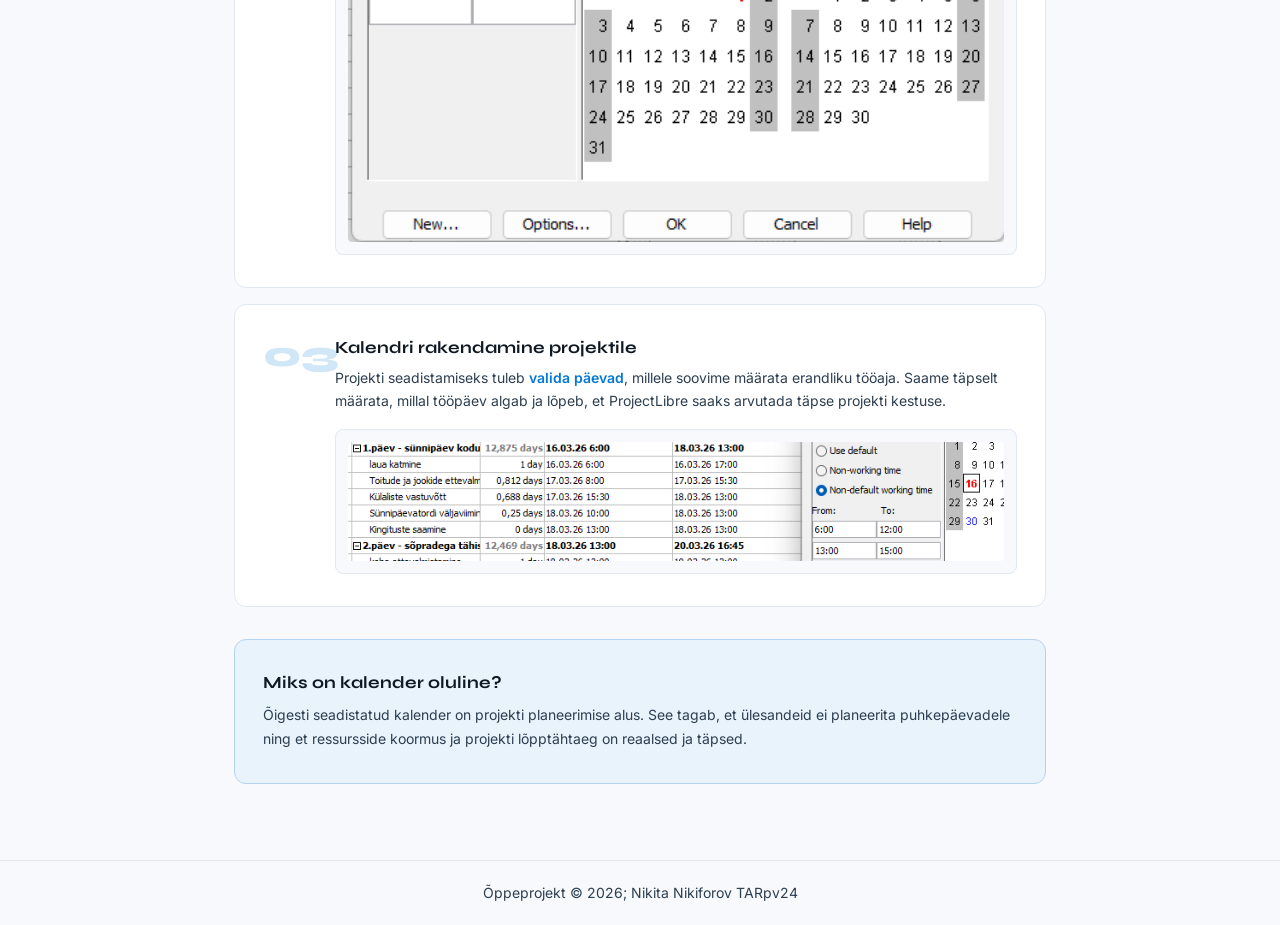
==== commit 50388db2: "Update title and content for ProjectLibre guide" ====
--- a/index.html
+++ b/index.html
@@ -3,16 +3,7 @@
 <head>
     <meta charset="UTF-8">
     <meta name="viewport" content="width=device-width, initial-scale=1.0">
-    <title>Kalender – MS Project juhend</title>
-    <link rel="stylesheet" href="style.css">
-</head>
-<body>
-<!DOCTYPE html>
-<html lang="et">
-<head>
-    <meta charset="UTF-8">
-    <meta name="viewport" content="width=device-width, initial-scale=1.0">
-    <title>Kalender – MS Project juhend</title>
+    <title>Kalender – ProjectLibre juhend</title>
     <link rel="stylesheet" href="style.css">
 </head>
 <body>
@@ -24,8 +15,8 @@
 </nav>
 
 <header>
-    <div class="header-tag">Microsoft Project</div>
-    <h1>Kuidas luua uus kalender MS Projectis</h1>
+    <div class="header-tag">ProjectLibre</div>
+    <h1>Uue kalendri loomine ProjectLibre'is</h1>
 </header>
 
 <main>
@@ -34,8 +25,8 @@
         <div class="step-num">01</div>
         <div class="step-content">
             <h2>Uue kalendri loomine</h2>
-            <p>Vajutame nuppu <strong>Task</strong> ja seejärel läheme kalendrisse. Vajutame nuppu <strong>New</strong> ja sisestame nime</p>
-            <div class="img-box"><img src="img/plimg1.png" alt="Tööaja seadistamine"></div>
+            <p>Kalendri seadistamiseks vajutame ülemises menüüs nuppu <strong>Task</strong> ja seejärel valime <strong>Calendars</strong>. Avanevas aknas vajutame nuppu <strong>New</strong>, et luua uus kalender, ning sisestame sellele sobiva nime.</p>
+            <div class="img-box"><img src="img/plimg1.png" alt="Kalendri loomine ProjectLibre'is"></div>
         </div>
     </section>
 
@@ -43,8 +34,8 @@
         <div class="step-num">02</div>
         <div class="step-content">
             <h2>Tööaja ja erandite seadistamine</h2>
-            <p>Valime oma kalendri <strong>Dropboxis</strong>. <em>Klõpsame päeval</em>, mille tööaega soovime muuta. Pärast aja muutmist on meie päev punaselt märgitud</p>
-            <div class="img-box"><img src="img/plimg2.png" alt="Tööaja seadistamine"></div>
+            <p>Valime loodud kalendri rippmenüüst (<strong>Dropbox</strong>). Seejärel <em>klõpsame päeval</em>, mille tööaega soovime muuta (näiteks riigipüha või nädalavahetus). Pärast muudatuste tegemist märgitakse muudetud päevad punase värviga.</p>
+            <div class="img-box"><img src="img/plimg2.png" alt="Tööaja muutmine"></div>
         </div>
     </section>
 
@@ -52,12 +43,21 @@
         <div class="step-num">03</div>
         <div class="step-content">
             <h2>Kalendri rakendamine projektile</h2>
-            <p>Kalendri kasutamiseks tuleb kalendris <strong> valida päev </strong>, millele soovime määrata teistsuguse tööaja, või mitu päeva, ning määrata, millal tööpäev algab ja lõpeb.</p>
-            <div class="img-box"><img src="img/plimg3.png" alt="Kalendri rakendamine"></div>
+            <p>Projekti seadistamiseks tuleb <strong>valida päevad</strong>, millele soovime määrata erandliku tööaja. Saame täpselt määrata, millal tööpäev algab ja lõpeb, et ProjectLibre saaks arvutada täpse projekti kestuse.</p>
+            <div class="img-box"><img src="img/plimg3.png" alt="Kalendri seadistused"></div>
         </div>
     </section>
+
+    <section class="summary">
+        <h2>Miks on kalender oluline?</h2>
+        <p>Õigesti seadistatud kalender on projekti planeerimise alus. See tagab, et ülesandeid ei planeerita puhkepäevadele ning et ressursside koormus ja projekti lõpptähtaeg on reaalsed ja täpsed.</p>
+    </section>
+
 </main>
 
-    <footer>
-        <p>Õppeprojekt &copy; 2026; Nikita Nikiforov TARpv24</p>
-    </footer>+<footer>
+    <p>Õppeprojekt &copy; 2026; Nikita Nikiforov TARpv24</p>
+</footer>
+
+</body>
+</html>
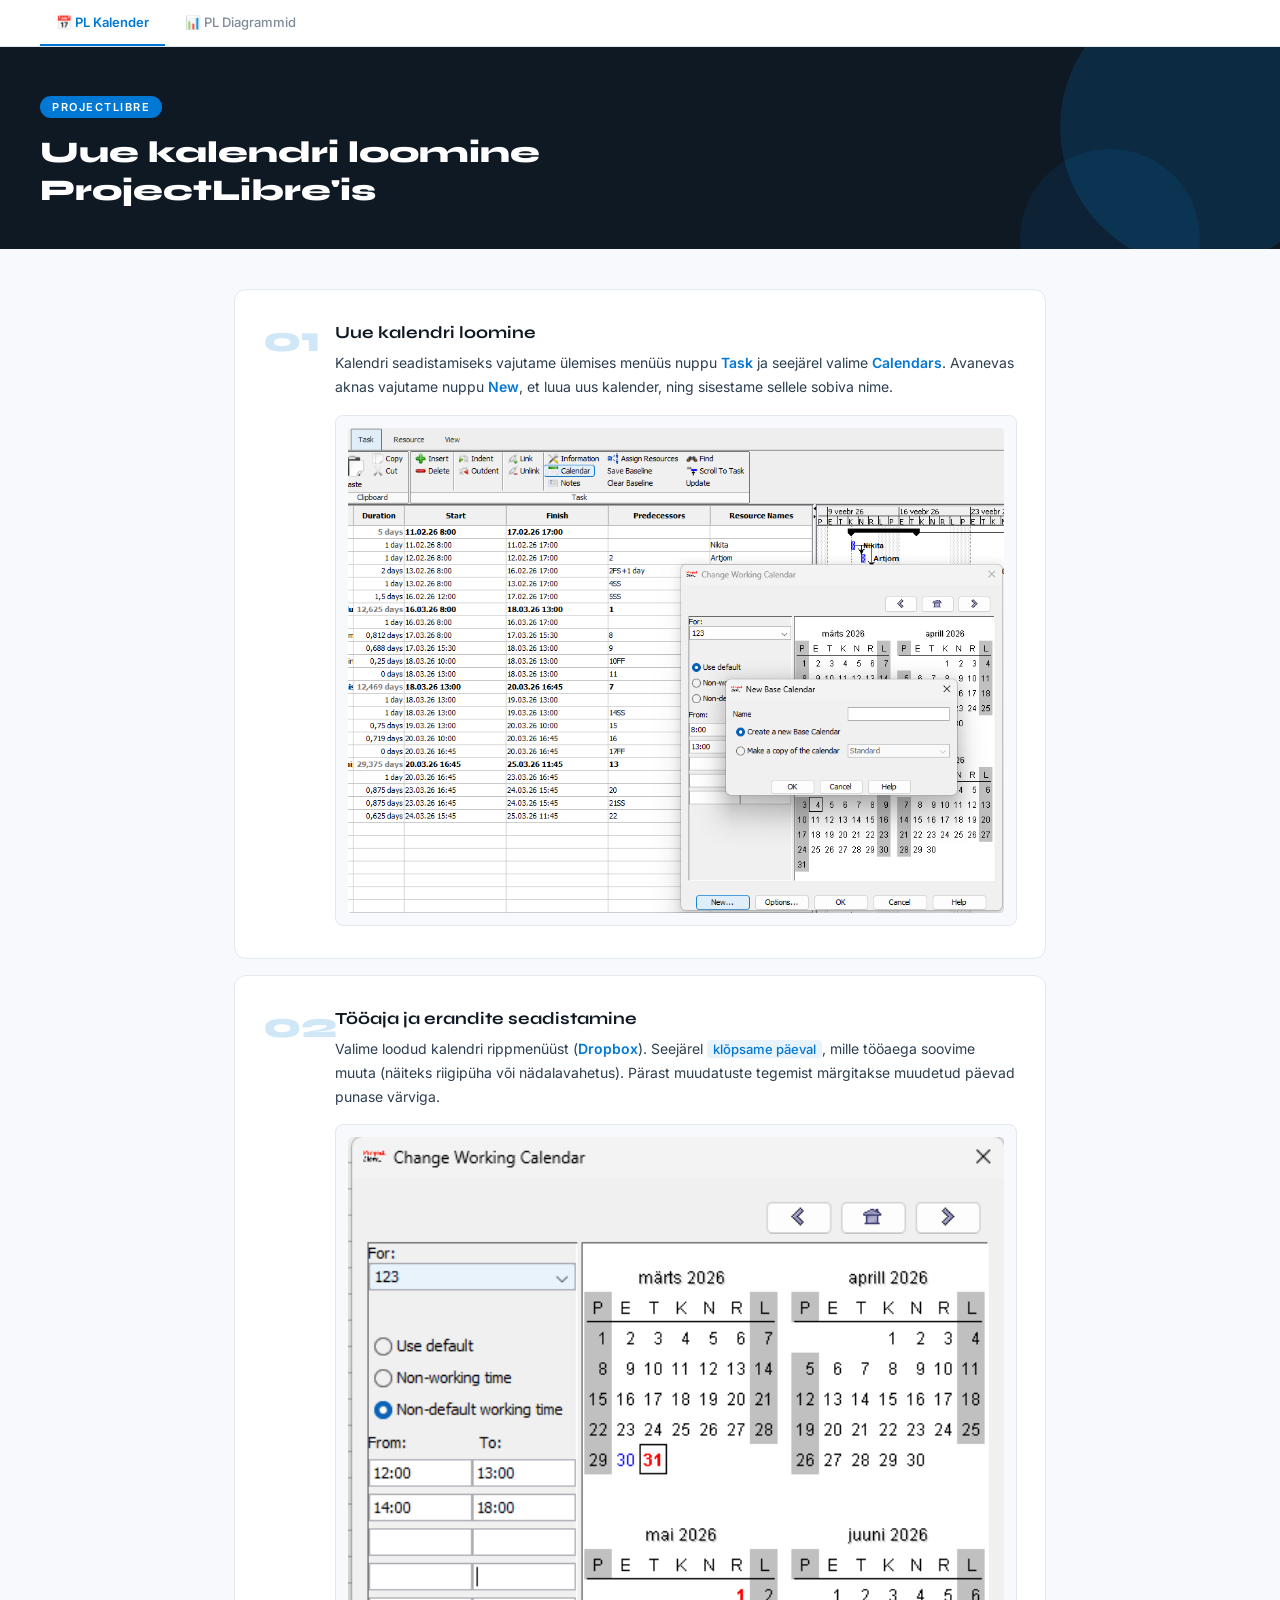
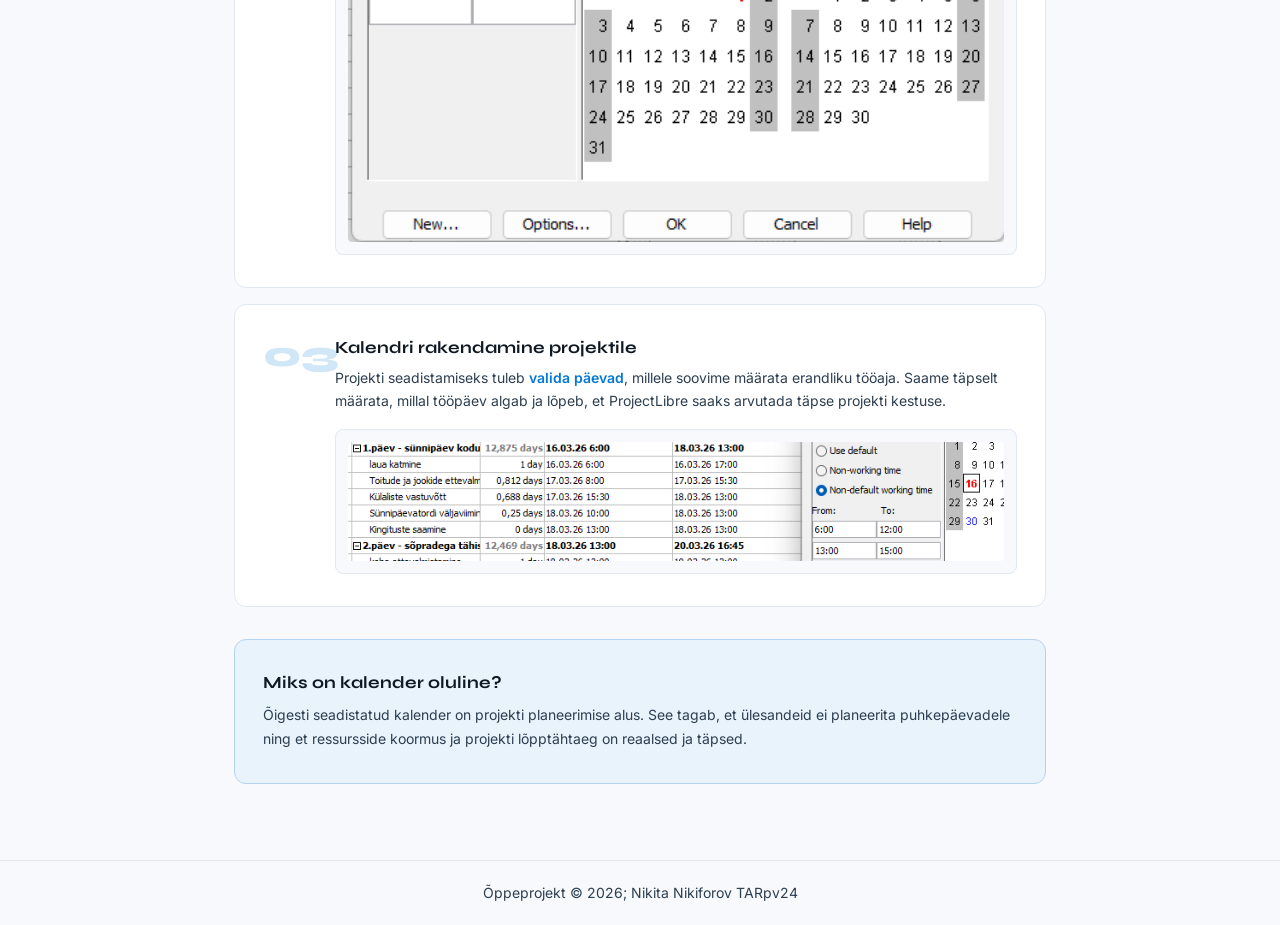
==== commit 952fc792: "Remove 'PL Veerud' link from navigation Removed link to 'PL Veerud' from navigation." ====
--- a/index.html
+++ b/index.html
@@ -10,7 +10,6 @@
 
 <nav>
     <a href="index.html" class="active">📅 PL Kalender</a>
-    <a href="valem.html">🔢 PL Veerud</a>
     <a href="diagramm.html">📊 PL Diagrammid</a>
 </nav>
 
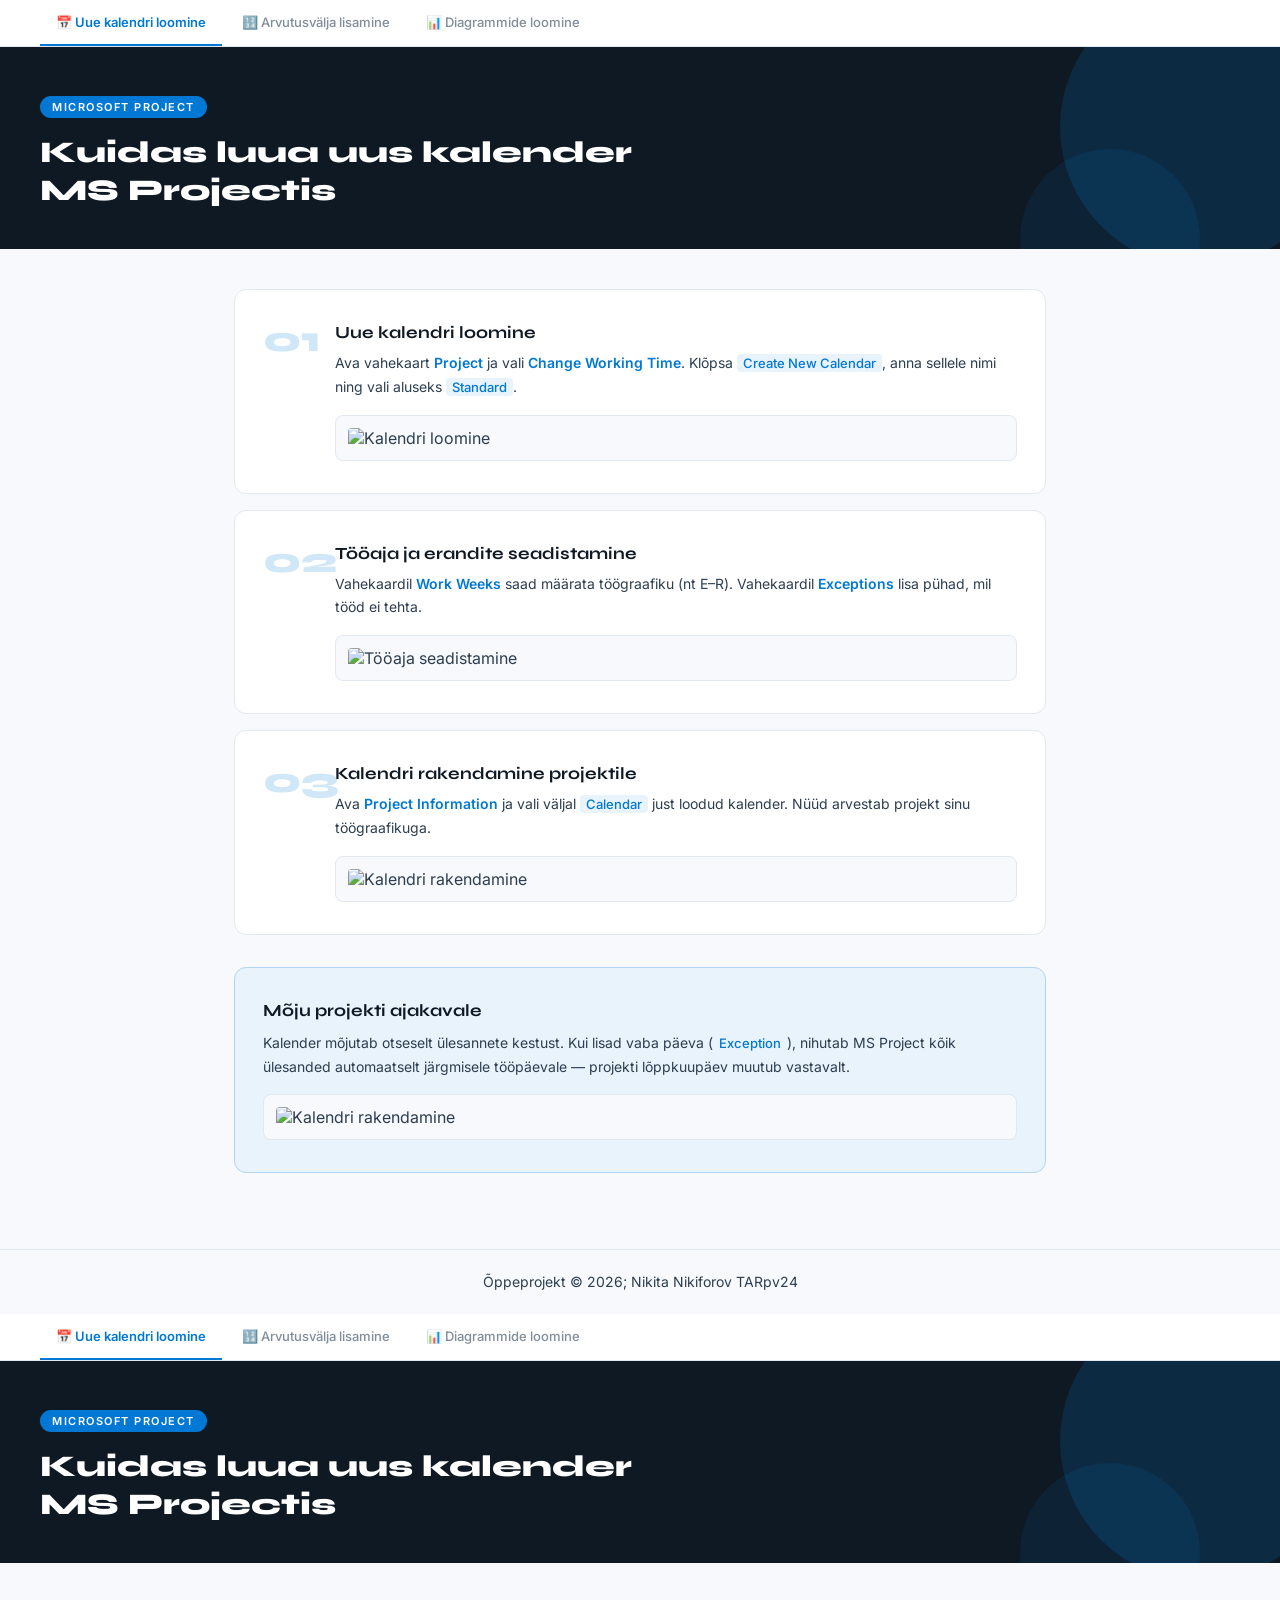
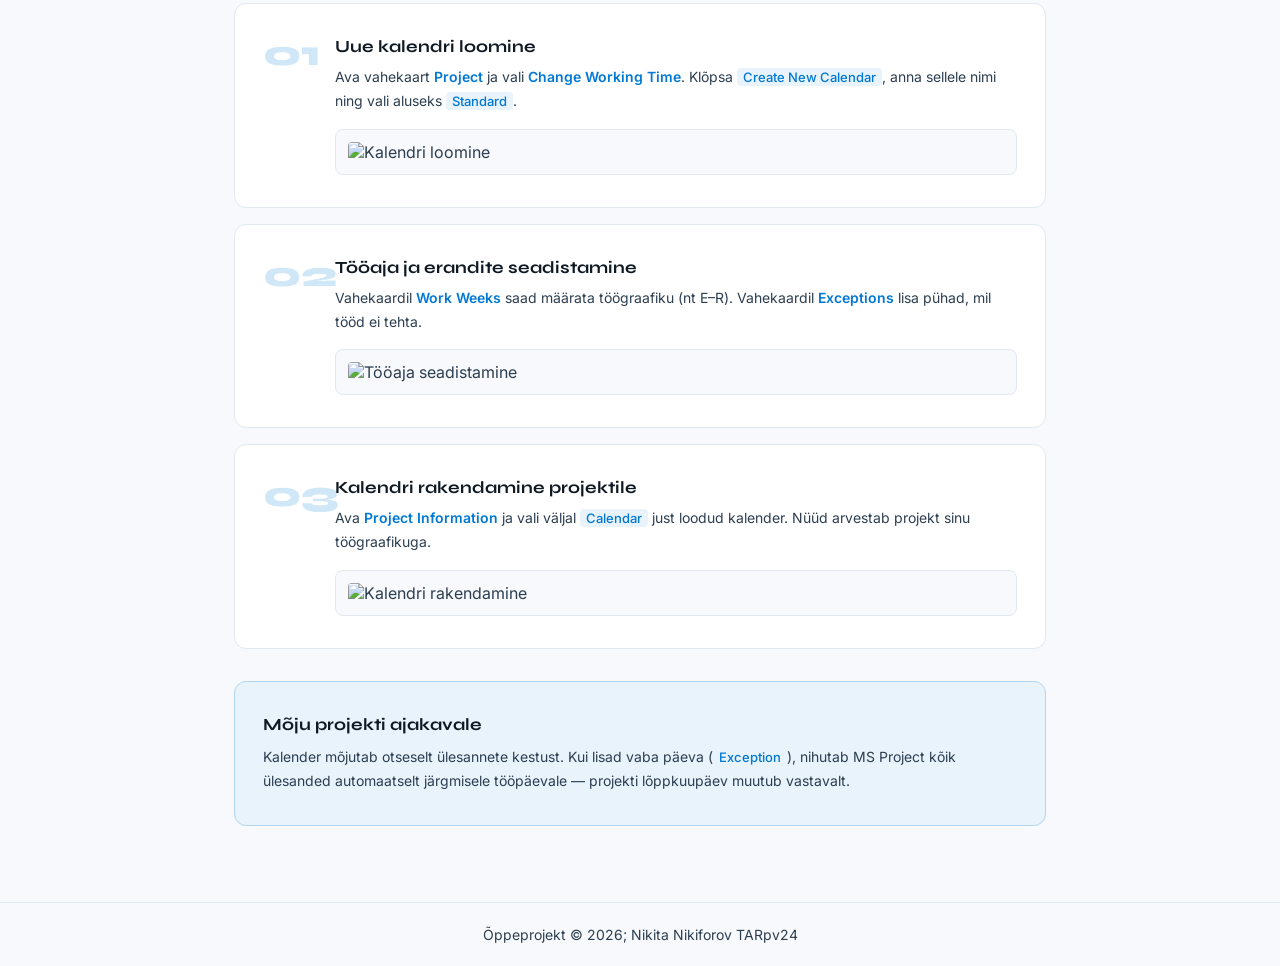
==== commit 0a349b25: "Fix DOCTYPE declaration in index.html" ====
--- a/index.html
+++ b/index.html
@@ -3,19 +3,29 @@
 <head>
     <meta charset="UTF-8">
     <meta name="viewport" content="width=device-width, initial-scale=1.0">
-    <title>Kalender – ProjectLibre juhend</title>
+    <title>Kalender – MS Project juhend</title>
+    <link rel="stylesheet" href="style.css">
+</head>
+<body>
+<!DOCTYPE html>
+<html lang="et">
+<head>
+    <meta charset="UTF-8">
+    <meta name="viewport" content="width=device-width, initial-scale=1.0">
+    <title>Kalender – MS Project juhend</title>
     <link rel="stylesheet" href="style.css">
 </head>
 <body>
 
 <nav>
-    <a href="index.html" class="active">📅 PL Kalender</a>
-    <a href="diagramm.html">📊 PL Diagrammid</a>
+    <a href="index.html" class="active">📅 Uue kalendri loomine</a>
+    <a href="valem.html">🔢 Arvutusvälja lisamine</a>
+    <a href="diagramm.html">📊 Diagrammide loomine</a>
 </nav>
 
 <header>
-    <div class="header-tag">ProjectLibre</div>
-    <h1>Uue kalendri loomine ProjectLibre'is</h1>
+    <div class="header-tag">Microsoft Project</div>
+    <h1>Kuidas luua uus kalender MS Projectis</h1>
 </header>
 
 <main>
@@ -24,8 +34,8 @@
         <div class="step-num">01</div>
         <div class="step-content">
             <h2>Uue kalendri loomine</h2>
-            <p>Kalendri seadistamiseks vajutame ülemises menüüs nuppu <strong>Task</strong> ja seejärel valime <strong>Calendars</strong>. Avanevas aknas vajutame nuppu <strong>New</strong>, et luua uus kalender, ning sisestame sellele sobiva nime.</p>
-            <div class="img-box"><img src="img/plimg1.png" alt="Kalendri loomine ProjectLibre'is"></div>
+            <p>Ava vahekaart <strong>Project</strong> ja vali <strong>Change Working Time</strong>. Klõpsa <em>Create New Calendar</em>, anna sellele nimi ning vali aluseks <em>Standard</em>.</p>
+            <div class="img-box"><img src="img/img1.png" alt="Kalendri loomine"></div>
         </div>
     </section>
 
@@ -33,8 +43,8 @@
         <div class="step-num">02</div>
         <div class="step-content">
             <h2>Tööaja ja erandite seadistamine</h2>
-            <p>Valime loodud kalendri rippmenüüst (<strong>Dropbox</strong>). Seejärel <em>klõpsame päeval</em>, mille tööaega soovime muuta (näiteks riigipüha või nädalavahetus). Pärast muudatuste tegemist märgitakse muudetud päevad punase värviga.</p>
-            <div class="img-box"><img src="img/plimg2.png" alt="Tööaja muutmine"></div>
+            <p>Vahekaardil <strong>Work Weeks</strong> saad määrata töögraafiku (nt E–R). Vahekaardil <strong>Exceptions</strong> lisa pühad, mil tööd ei tehta.</p>
+            <div class="img-box"><img src="img/img2.png" alt="Tööaja seadistamine"></div>
         </div>
     </section>
 
@@ -42,21 +52,76 @@
         <div class="step-num">03</div>
         <div class="step-content">
             <h2>Kalendri rakendamine projektile</h2>
-            <p>Projekti seadistamiseks tuleb <strong>valida päevad</strong>, millele soovime määrata erandliku tööaja. Saame täpselt määrata, millal tööpäev algab ja lõpeb, et ProjectLibre saaks arvutada täpse projekti kestuse.</p>
-            <div class="img-box"><img src="img/plimg3.png" alt="Kalendri seadistused"></div>
+            <p>Ava <strong>Project Information</strong> ja vali väljal <em>Calendar</em> just loodud kalender. Nüüd arvestab projekt sinu töögraafikuga.</p>
+            <div class="img-box"><img src="img/img3.png" alt="Kalendri rakendamine"></div>
         </div>
     </section>
 
     <section class="summary">
-        <h2>Miks on kalender oluline?</h2>
-        <p>Õigesti seadistatud kalender on projekti planeerimise alus. See tagab, et ülesandeid ei planeerita puhkepäevadele ning et ressursside koormus ja projekti lõpptähtaeg on reaalsed ja täpsed.</p>
+        <h2>Mõju projekti ajakavale</h2>
+        <p>Kalender mõjutab otseselt ülesannete kestust. Kui lisad vaba päeva (<em>Exception</em>), nihutab MS Project kõik ülesanded automaatselt järgmisele tööpäevale — projekti lõppkuupäev muutub vastavalt.</p>
+        <div class="img-box"><img src="img/img4.png" alt="Kalendri rakendamine"></div>
     </section>
 
 </main>
 
-<footer>
-    <p>Õppeprojekt &copy; 2026; Nikita Nikiforov TARpv24</p>
-</footer>
+    <footer>
+        <p>Õppeprojekt &copy; 2026; Nikita Nikiforov TARpv24</p>
+    </footer>
 
 </body>
 </html>
+
+<nav>
+    <a href="index.html" class="active">📅 Uue kalendri loomine</a>
+    <a href="valem.html">🔢 Arvutusvälja lisamine</a>
+    <a href="diagramm.html">📊 Diagrammide loomine</a>
+</nav>
+
+<header>
+    <div class="header-tag">Microsoft Project</div>
+    <h1>Kuidas luua uus kalender MS Projectis</h1>
+</header>
+
+<main>
+
+    <section>
+        <div class="step-num">01</div>
+        <div class="step-content">
+            <h2>Uue kalendri loomine</h2>
+            <p>Ava vahekaart <strong>Project</strong> ja vali <strong>Change Working Time</strong>. Klõpsa <em>Create New Calendar</em>, anna sellele nimi ning vali aluseks <em>Standard</em>.</p>
+            <div class="img-box"><img src="img1.png" alt="Kalendri loomine"></div>
+        </div>
+    </section>
+
+    <section>
+        <div class="step-num">02</div>
+        <div class="step-content">
+            <h2>Tööaja ja erandite seadistamine</h2>
+            <p>Vahekaardil <strong>Work Weeks</strong> saad määrata töögraafiku (nt E–R). Vahekaardil <strong>Exceptions</strong> lisa pühad, mil tööd ei tehta.</p>
+            <div class="img-box"><img src="img2.png" alt="Tööaja seadistamine"></div>
+        </div>
+    </section>
+
+    <section>
+        <div class="step-num">03</div>
+        <div class="step-content">
+            <h2>Kalendri rakendamine projektile</h2>
+            <p>Ava <strong>Project Information</strong> ja vali väljal <em>Calendar</em> just loodud kalender. Nüüd arvestab projekt sinu töögraafikuga.</p>
+            <div class="img-box"><img src="img3.png" alt="Kalendri rakendamine"></div>
+        </div>
+    </section>
+
+    <section class="summary">
+        <h2>Mõju projekti ajakavale</h2>
+        <p>Kalender mõjutab otseselt ülesannete kestust. Kui lisad vaba päeva (<em>Exception</em>), nihutab MS Project kõik ülesanded automaatselt järgmisele tööpäevale — projekti lõppkuupäev muutub vastavalt.</p>
+    </section>
+
+</main>
+
+    <footer>
+        <p>Õppeprojekt &copy; 2026; Nikita Nikiforov TARpv24</p>
+    </footer>
+
+</body>
+</html>
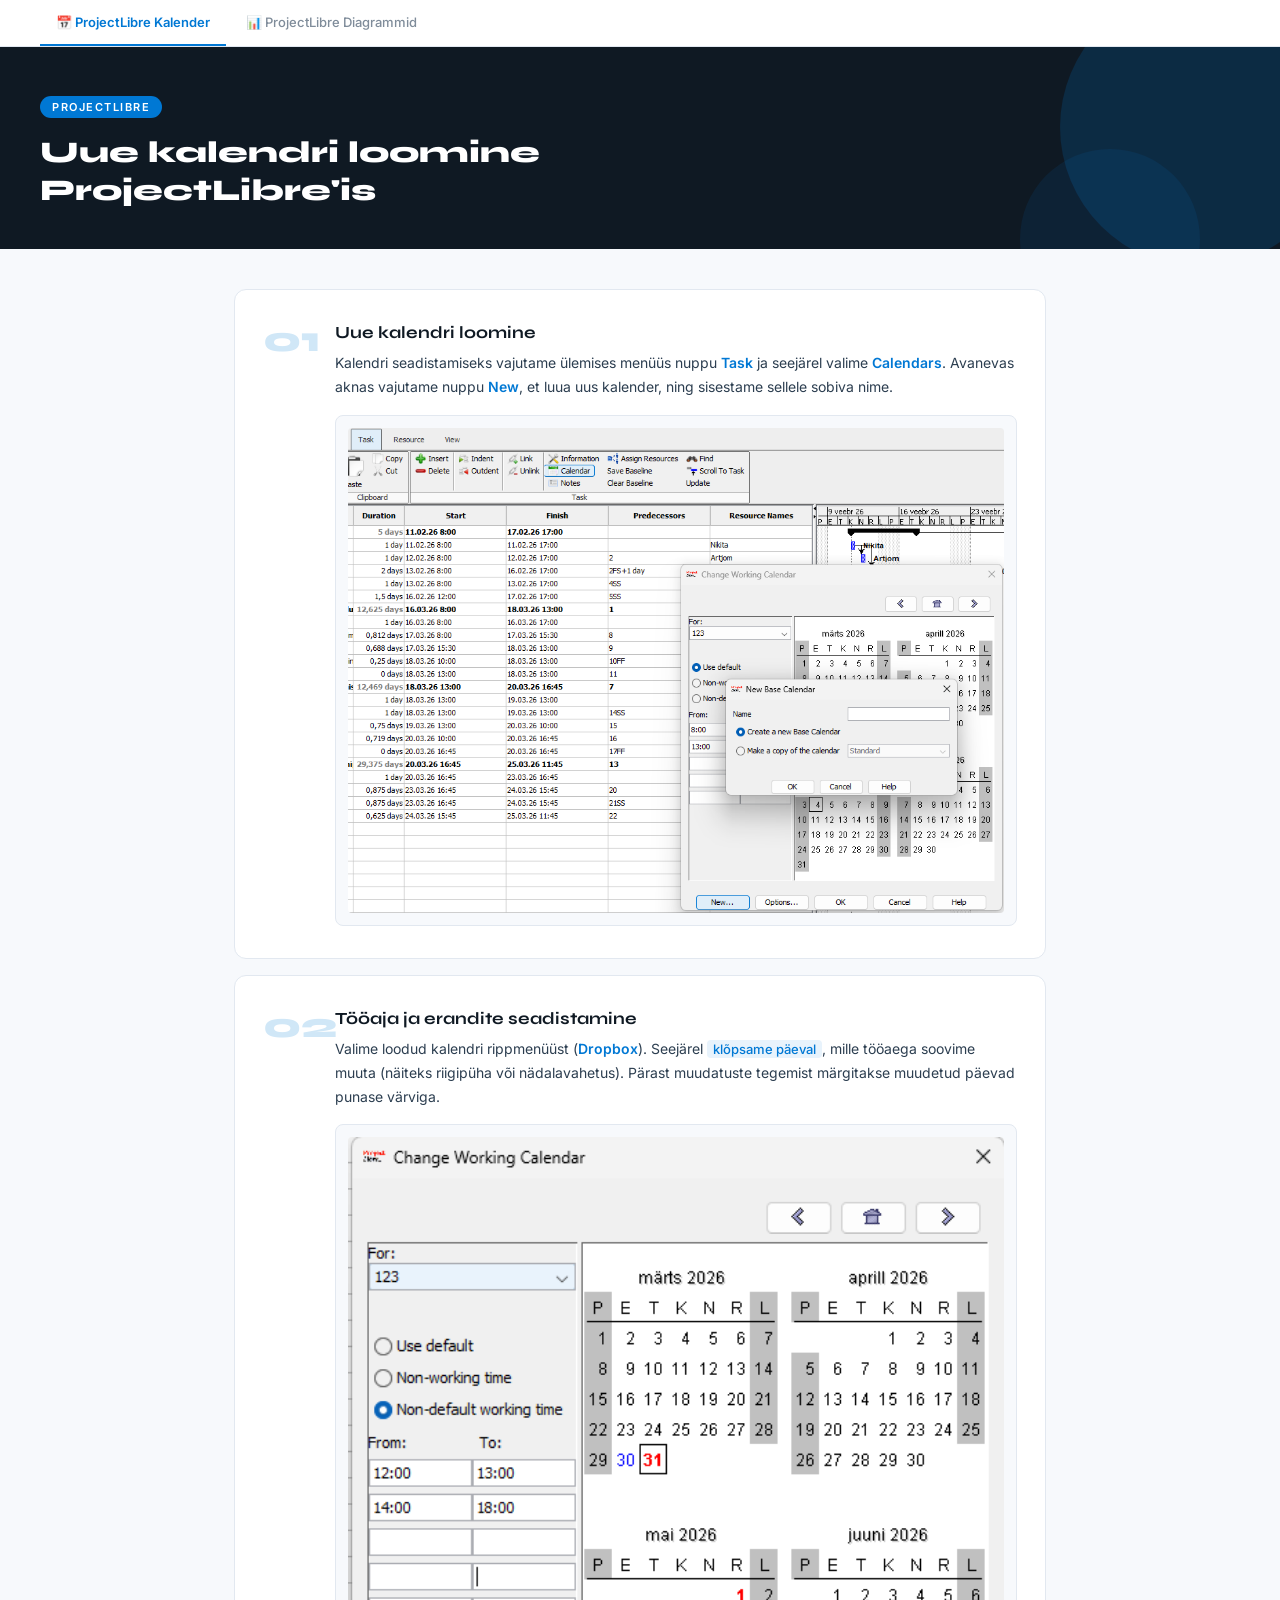
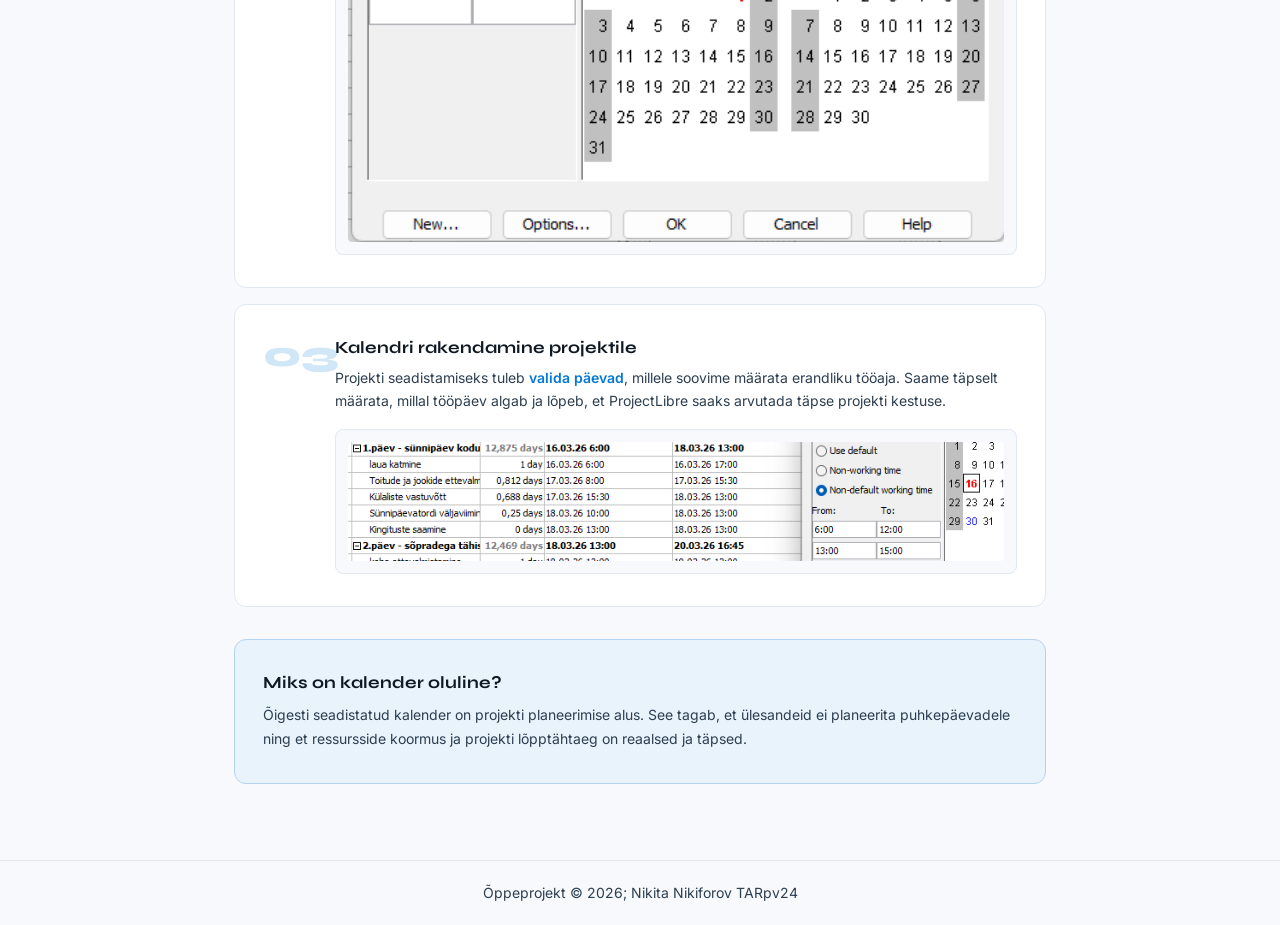
==== commit ada99ba9: "Update navigation links to include 'ProjectLibre'" ====
--- a/index.html
+++ b/index.html
@@ -3,29 +3,19 @@
 <head>
     <meta charset="UTF-8">
     <meta name="viewport" content="width=device-width, initial-scale=1.0">
-    <title>Kalender – MS Project juhend</title>
-    <link rel="stylesheet" href="style.css">
-</head>
-<body>
-<!DOCTYPE html>
-<html lang="et">
-<head>
-    <meta charset="UTF-8">
-    <meta name="viewport" content="width=device-width, initial-scale=1.0">
-    <title>Kalender – MS Project juhend</title>
+    <title>Kalender – ProjectLibre juhend</title>
     <link rel="stylesheet" href="style.css">
 </head>
 <body>
 
 <nav>
-    <a href="index.html" class="active">📅 Uue kalendri loomine</a>
-    <a href="valem.html">🔢 Arvutusvälja lisamine</a>
-    <a href="diagramm.html">📊 Diagrammide loomine</a>
+    <a href="index.html" class="active">📅 ProjectLibre Kalender</a>
+    <a href="diagramm.html">📊 ProjectLibre Diagrammid</a>
 </nav>
 
 <header>
-    <div class="header-tag">Microsoft Project</div>
-    <h1>Kuidas luua uus kalender MS Projectis</h1>
+    <div class="header-tag">ProjectLibre</div>
+    <h1>Uue kalendri loomine ProjectLibre'is</h1>
 </header>
 
 <main>
@@ -34,8 +24,8 @@
         <div class="step-num">01</div>
         <div class="step-content">
             <h2>Uue kalendri loomine</h2>
-            <p>Ava vahekaart <strong>Project</strong> ja vali <strong>Change Working Time</strong>. Klõpsa <em>Create New Calendar</em>, anna sellele nimi ning vali aluseks <em>Standard</em>.</p>
-            <div class="img-box"><img src="img/img1.png" alt="Kalendri loomine"></div>
+            <p>Kalendri seadistamiseks vajutame ülemises menüüs nuppu <strong>Task</strong> ja seejärel valime <strong>Calendars</strong>. Avanevas aknas vajutame nuppu <strong>New</strong>, et luua uus kalender, ning sisestame sellele sobiva nime.</p>
+            <div class="img-box"><img src="img/plimg1.png" alt="Kalendri loomine ProjectLibre'is"></div>
         </div>
     </section>
 
@@ -43,8 +33,8 @@
         <div class="step-num">02</div>
         <div class="step-content">
             <h2>Tööaja ja erandite seadistamine</h2>
-            <p>Vahekaardil <strong>Work Weeks</strong> saad määrata töögraafiku (nt E–R). Vahekaardil <strong>Exceptions</strong> lisa pühad, mil tööd ei tehta.</p>
-            <div class="img-box"><img src="img/img2.png" alt="Tööaja seadistamine"></div>
+            <p>Valime loodud kalendri rippmenüüst (<strong>Dropbox</strong>). Seejärel <em>klõpsame päeval</em>, mille tööaega soovime muuta (näiteks riigipüha või nädalavahetus). Pärast muudatuste tegemist märgitakse muudetud päevad punase värviga.</p>
+            <div class="img-box"><img src="img/plimg2.png" alt="Tööaja muutmine"></div>
         </div>
     </section>
 
@@ -52,76 +42,21 @@
         <div class="step-num">03</div>
         <div class="step-content">
             <h2>Kalendri rakendamine projektile</h2>
-            <p>Ava <strong>Project Information</strong> ja vali väljal <em>Calendar</em> just loodud kalender. Nüüd arvestab projekt sinu töögraafikuga.</p>
-            <div class="img-box"><img src="img/img3.png" alt="Kalendri rakendamine"></div>
+            <p>Projekti seadistamiseks tuleb <strong>valida päevad</strong>, millele soovime määrata erandliku tööaja. Saame täpselt määrata, millal tööpäev algab ja lõpeb, et ProjectLibre saaks arvutada täpse projekti kestuse.</p>
+            <div class="img-box"><img src="img/plimg3.png" alt="Kalendri seadistused"></div>
         </div>
     </section>
 
     <section class="summary">
-        <h2>Mõju projekti ajakavale</h2>
-        <p>Kalender mõjutab otseselt ülesannete kestust. Kui lisad vaba päeva (<em>Exception</em>), nihutab MS Project kõik ülesanded automaatselt järgmisele tööpäevale — projekti lõppkuupäev muutub vastavalt.</p>
-        <div class="img-box"><img src="img/img4.png" alt="Kalendri rakendamine"></div>
+        <h2>Miks on kalender oluline?</h2>
+        <p>Õigesti seadistatud kalender on projekti planeerimise alus. See tagab, et ülesandeid ei planeerita puhkepäevadele ning et ressursside koormus ja projekti lõpptähtaeg on reaalsed ja täpsed.</p>
     </section>
 
 </main>
 
-    <footer>
-        <p>Õppeprojekt &copy; 2026; Nikita Nikiforov TARpv24</p>
-    </footer>
+<footer>
+    <p>Õppeprojekt &copy; 2026; Nikita Nikiforov TARpv24</p>
+</footer>
 
 </body>
 </html>
-
-<nav>
-    <a href="index.html" class="active">📅 Uue kalendri loomine</a>
-    <a href="valem.html">🔢 Arvutusvälja lisamine</a>
-    <a href="diagramm.html">📊 Diagrammide loomine</a>
-</nav>
-
-<header>
-    <div class="header-tag">Microsoft Project</div>
-    <h1>Kuidas luua uus kalender MS Projectis</h1>
-</header>
-
-<main>
-
-    <section>
-        <div class="step-num">01</div>
-        <div class="step-content">
-            <h2>Uue kalendri loomine</h2>
-            <p>Ava vahekaart <strong>Project</strong> ja vali <strong>Change Working Time</strong>. Klõpsa <em>Create New Calendar</em>, anna sellele nimi ning vali aluseks <em>Standard</em>.</p>
-            <div class="img-box"><img src="img1.png" alt="Kalendri loomine"></div>
-        </div>
-    </section>
-
-    <section>
-        <div class="step-num">02</div>
-        <div class="step-content">
-            <h2>Tööaja ja erandite seadistamine</h2>
-            <p>Vahekaardil <strong>Work Weeks</strong> saad määrata töögraafiku (nt E–R). Vahekaardil <strong>Exceptions</strong> lisa pühad, mil tööd ei tehta.</p>
-            <div class="img-box"><img src="img2.png" alt="Tööaja seadistamine"></div>
-        </div>
-    </section>
-
-    <section>
-        <div class="step-num">03</div>
-        <div class="step-content">
-            <h2>Kalendri rakendamine projektile</h2>
-            <p>Ava <strong>Project Information</strong> ja vali väljal <em>Calendar</em> just loodud kalender. Nüüd arvestab projekt sinu töögraafikuga.</p>
-            <div class="img-box"><img src="img3.png" alt="Kalendri rakendamine"></div>
-        </div>
-    </section>
-
-    <section class="summary">
-        <h2>Mõju projekti ajakavale</h2>
-        <p>Kalender mõjutab otseselt ülesannete kestust. Kui lisad vaba päeva (<em>Exception</em>), nihutab MS Project kõik ülesanded automaatselt järgmisele tööpäevale — projekti lõppkuupäev muutub vastavalt.</p>
-    </section>
-
-</main>
-
-    <footer>
-        <p>Õppeprojekt &copy; 2026; Nikita Nikiforov TARpv24</p>
-    </footer>
-
-</body>
-</html>
